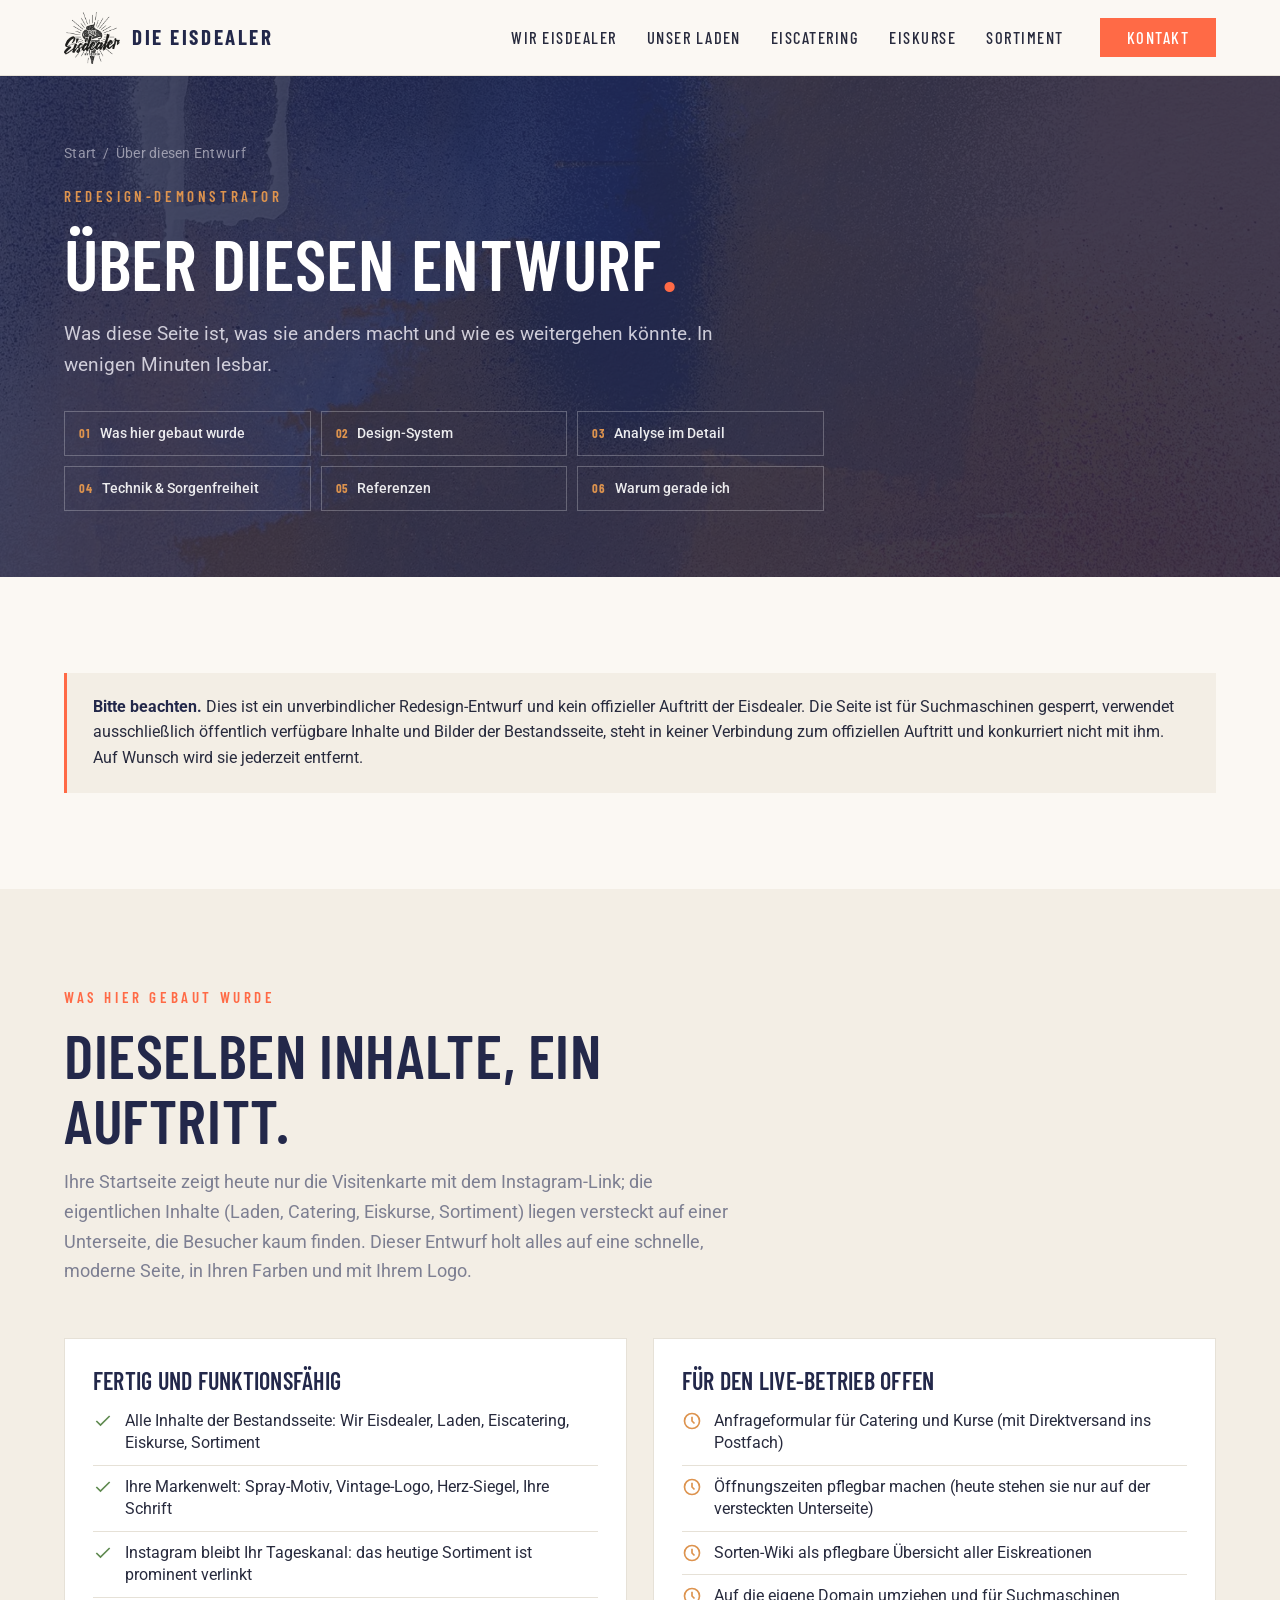
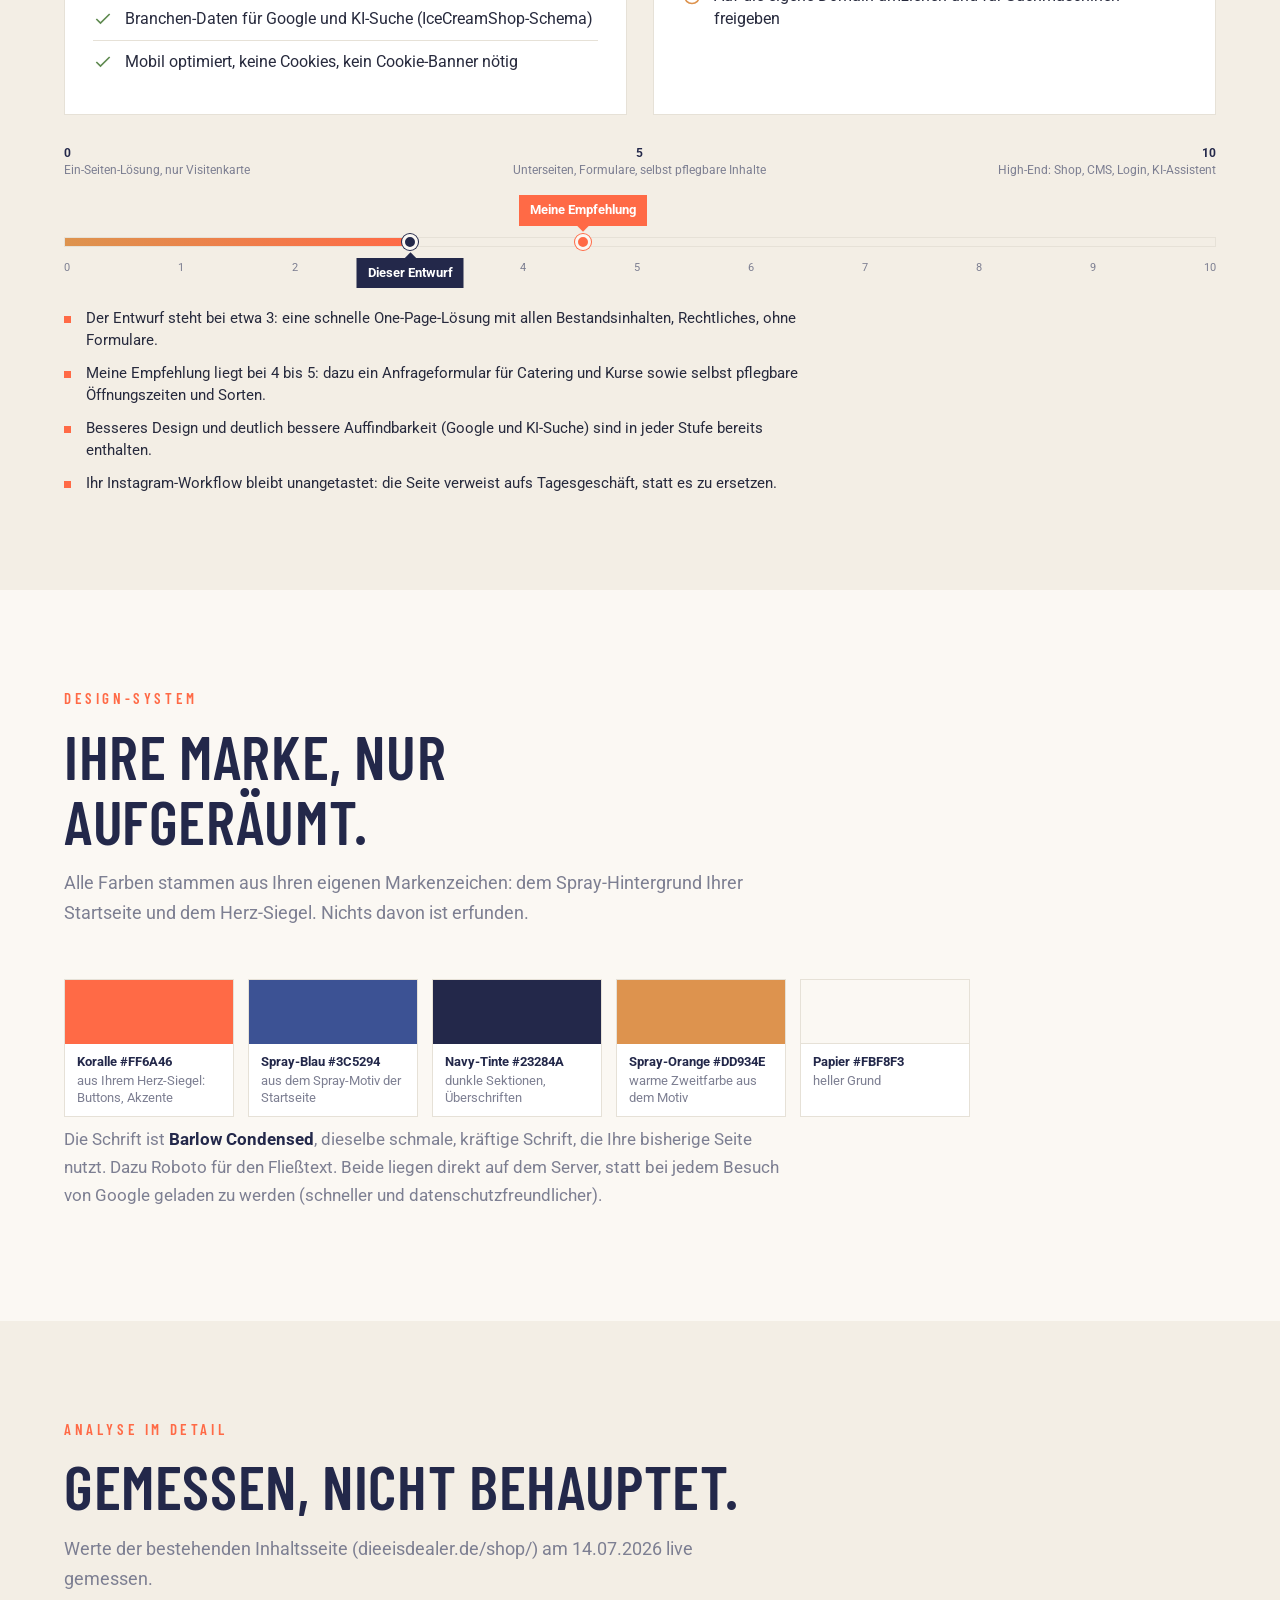
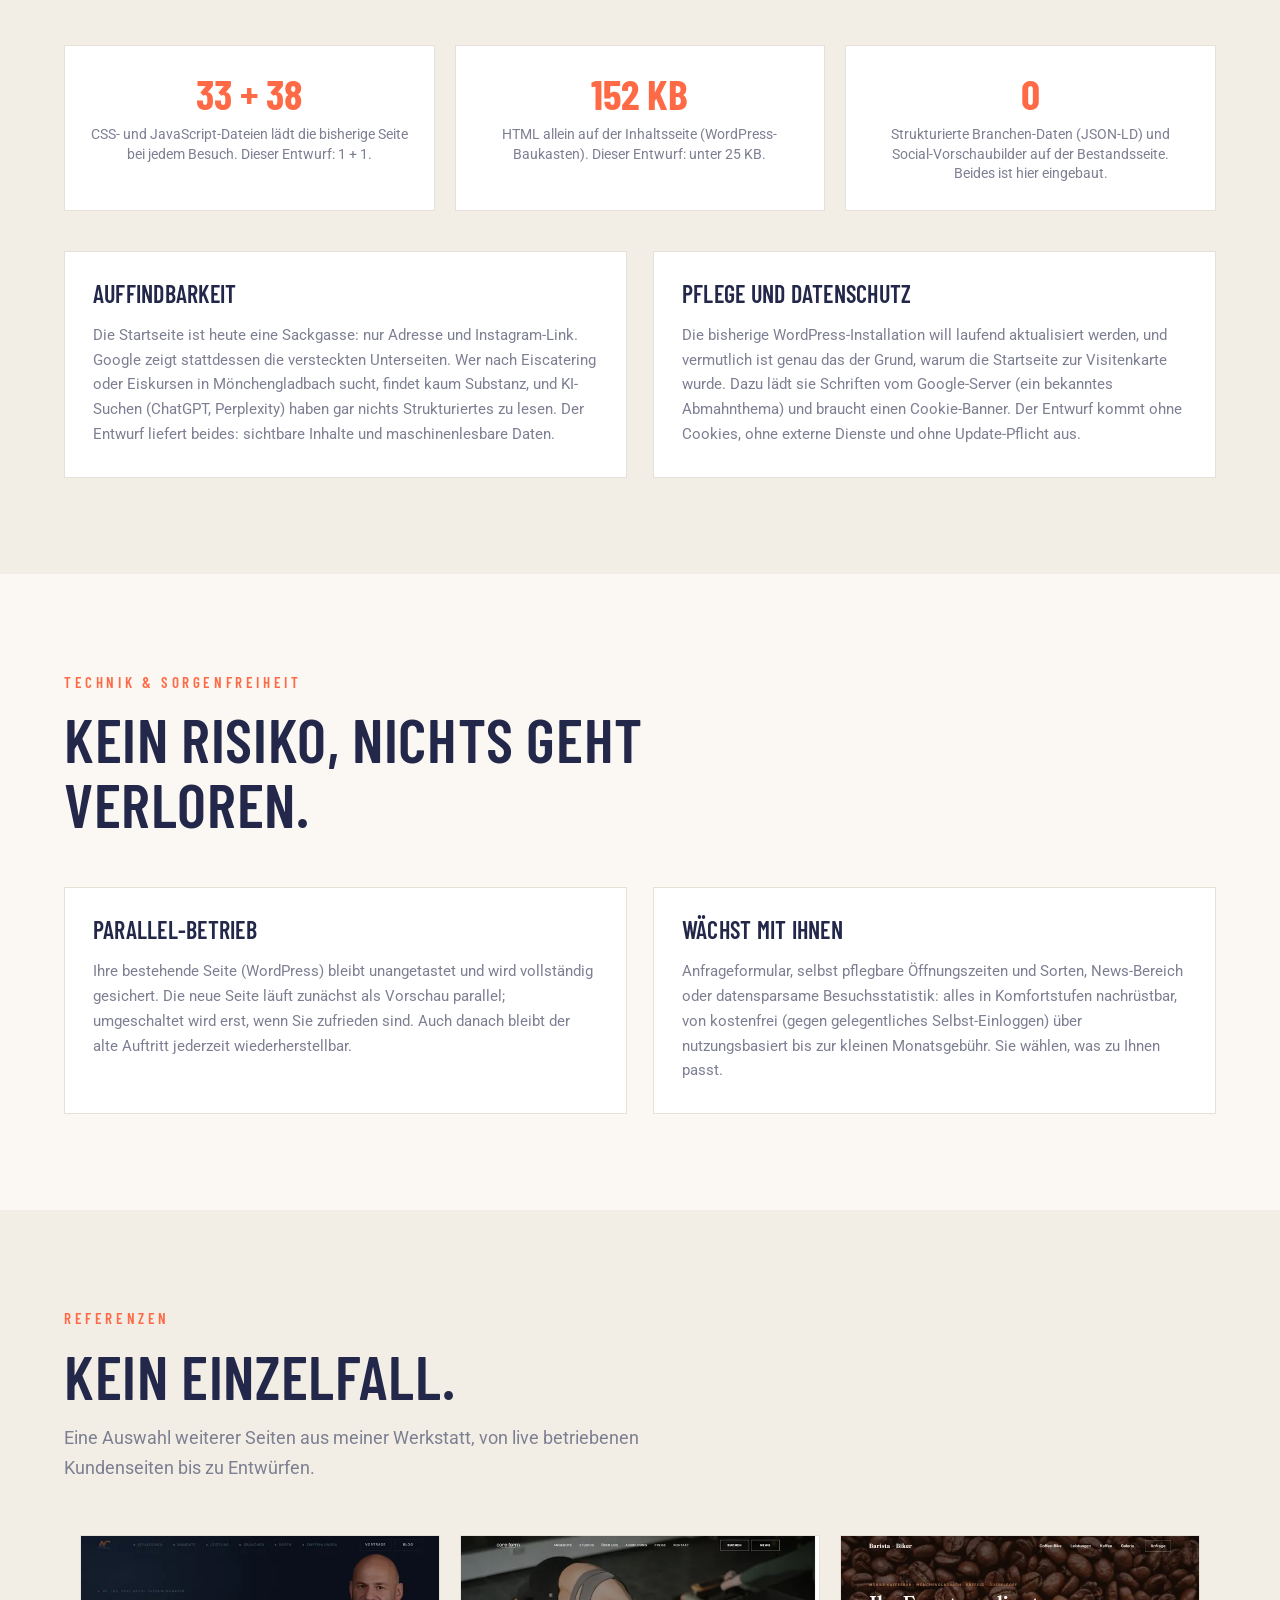
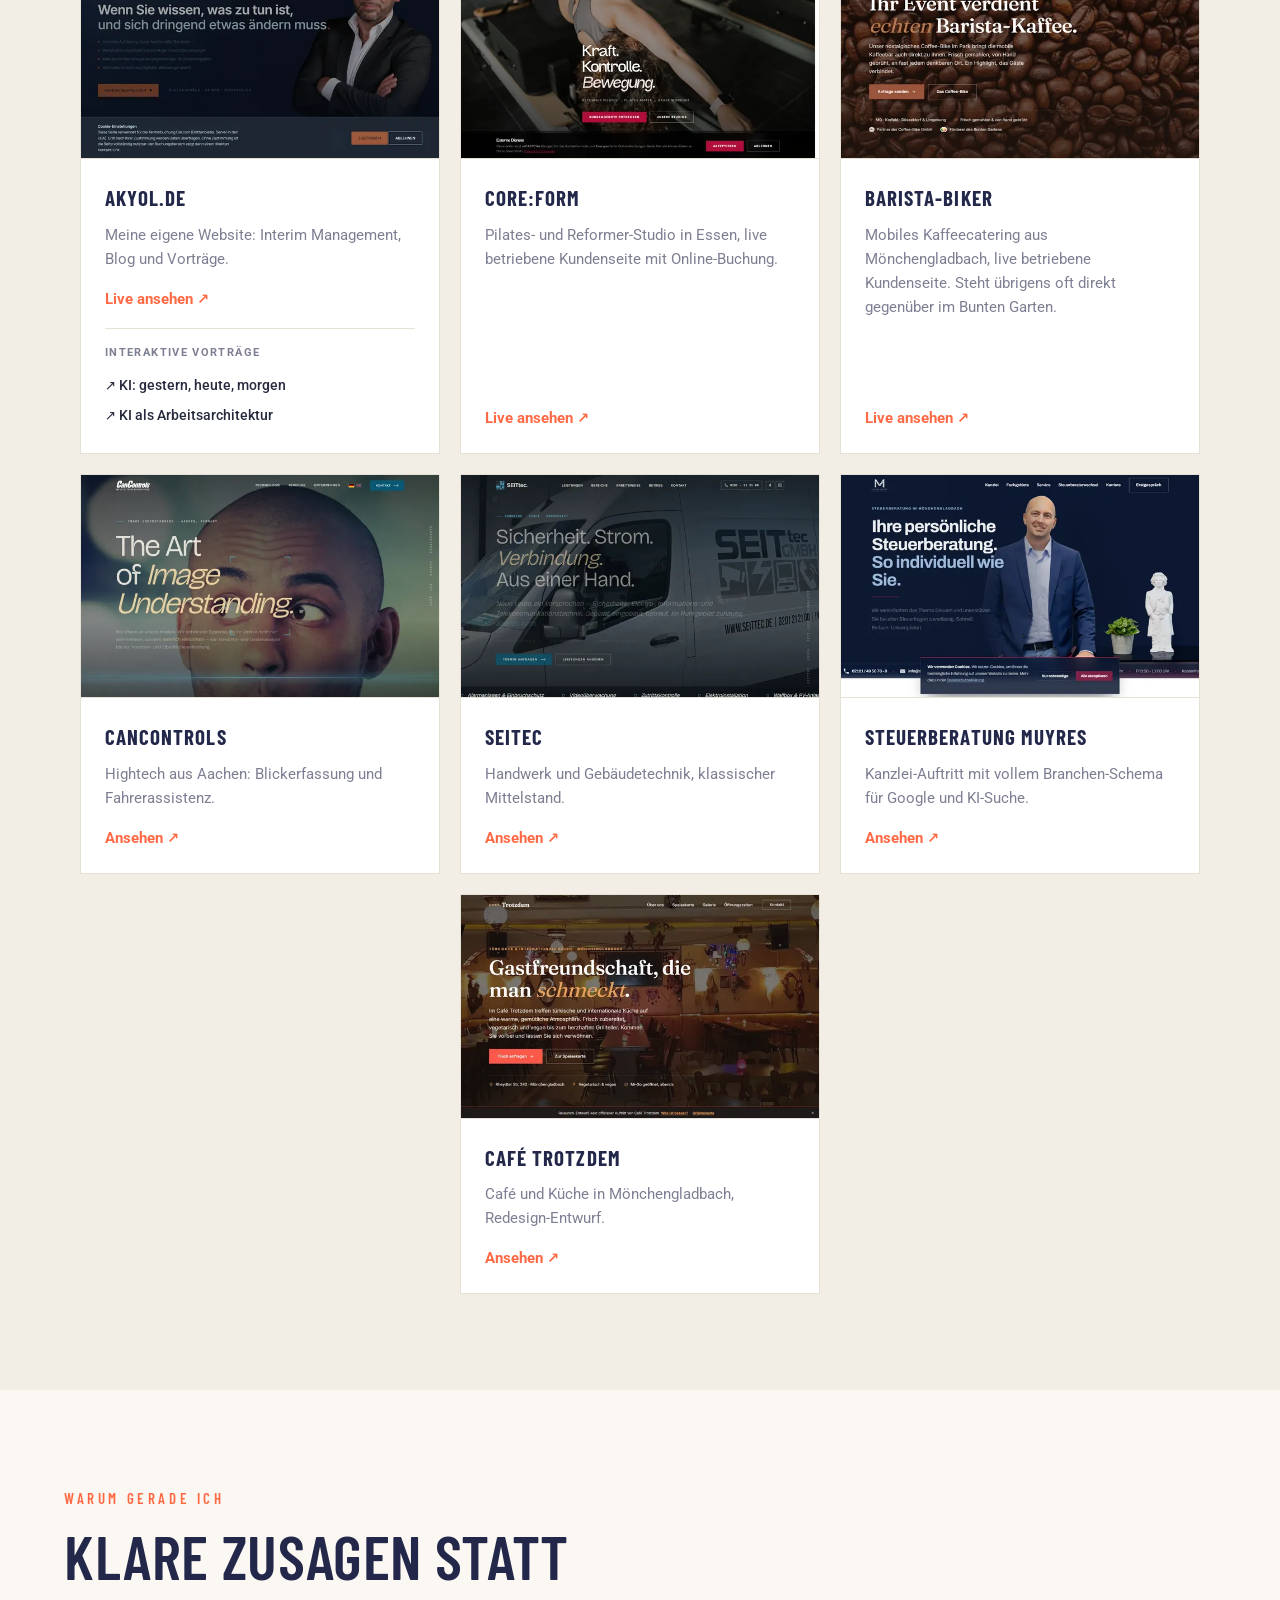
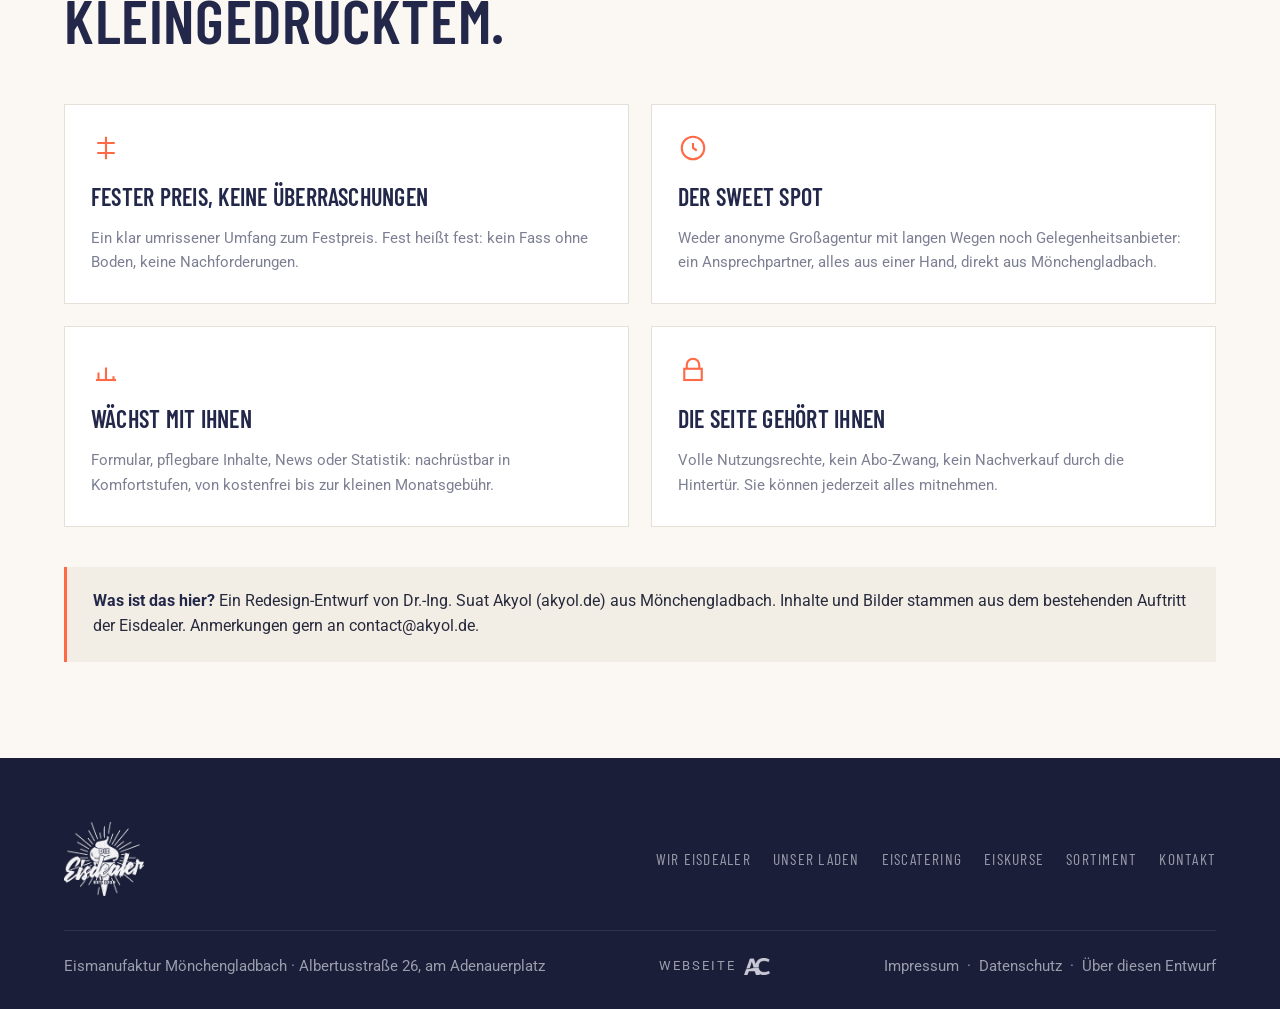
==== hinweise.html @ c79b8cd4 "Die Eisdealer - Redesign-Demonstrator (CI aus Bestand: Spray, Vintage-Logo, Herz-Siegel, Barlow Cond" ====
<!doctype html>
<html lang="de">
<head>
<meta charset="utf-8">
<meta name="viewport" content="width=device-width, initial-scale=1, viewport-fit=cover">
<meta name="robots" content="noindex, nofollow">
<title>Über diesen Entwurf | Die Eisdealer</title>
<meta name="description" content="Redesign-Entwurf für dieeisdealer.de: was der Entwurf gegenüber der bestehenden Seite anders macht.">
<link rel="icon" href="media/favicon.png" type="image/png">
<link rel="stylesheet" href="css/site.css?v=1">
</head>
<body class="sub">

<!-- #chrome:header -->
<header class="nav" id="nav">
  <div class="wrap">
    <a href="index.html#top" class="brand" aria-label="Die Eisdealer Startseite">
      <img class="logo-light" src="media/logo-white.png" alt="Die Eisdealer" width="360" height="332">
      <img class="logo-dark" src="media/logo.png" alt="" aria-hidden="true" width="360" height="332">
      <span class="brand__word">Die Eisdealer</span>
    </a>
    <nav class="nav__links" aria-label="Hauptnavigation">
      <a href="index.html#wir">Wir Eisdealer</a>
      <a href="index.html#laden">Unser Laden</a>
      <a href="index.html#catering">Eiscatering</a>
      <a href="index.html#kurse">Eiskurse</a>
      <a href="index.html#sortiment">Sortiment</a>
      <a href="index.html#kontakt" class="btn nav__cta">Kontakt</a>
    </nav>
    <button class="burger" id="burger" aria-label="Menü öffnen" aria-expanded="false"><span></span><span></span><span></span></button>
  </div>
</header>
<nav class="mmenu" id="mmenu" aria-label="Mobile Navigation" inert>
  <div class="mmenu__top">
    <a href="index.html#top" class="mmenu__logo" aria-label="Die Eisdealer Startseite"><img src="media/logo-white.png" alt="Die Eisdealer" width="360" height="332"></a>
    <button class="mmenu__x" id="mclose" aria-label="Menü schließen"></button>
  </div>
  <div class="mmenu__links">
    <a href="index.html#wir"><span class="n">01</span>Wir Eisdealer</a>
    <a href="index.html#laden"><span class="n">02</span>Unser Laden</a>
    <a href="index.html#catering"><span class="n">03</span>Eiscatering</a>
    <a href="index.html#kurse"><span class="n">04</span>Eiskurse</a>
    <a href="index.html#sortiment"><span class="n">05</span>Sortiment</a>
    <a href="index.html#kontakt"><span class="n">06</span>Kontakt</a>
  </div>
  <div class="mmenu__foot">
    <a class="btn btn--primary" href="https://www.instagram.com/die_eisdealer/" target="_blank" rel="noopener">Heutiges Sortiment auf Instagram
      <svg viewBox="0 0 24 24" fill="none" stroke="currentColor" stroke-width="2"><rect x="3" y="3" width="18" height="18" rx="5"/><circle cx="12" cy="12" r="4"/><circle cx="17.2" cy="6.8" r="1.1" fill="currentColor" stroke="none"/></svg></a>
    <div class="mmenu__contact">
      <a href="tel:+491783301168"><svg viewBox="0 0 24 24" fill="none" stroke="currentColor" stroke-width="1.8"><path d="M4 5c0 8 7 15 15 15v-3.5l-4-1.5-2 2a12 12 0 0 1-6-6l2-2L7.5 5H4Z"/></svg>0178 3301168</a>
      <a href="https://www.google.com/maps/search/?api=1&amp;query=Die%20Eisdealer%20Albertusstra%C3%9Fe%2026%20M%C3%B6nchengladbach" target="_blank" rel="noopener"><svg viewBox="0 0 24 24" fill="none" stroke="currentColor" stroke-width="1.8"><path d="M12 21s-7-5.7-7-11a7 7 0 1 1 14 0c0 5.3-7 11-7 11Z"/><circle cx="12" cy="10" r="2.5"/></svg>Route</a>
    </div>
    <div class="mmenu__meta">Albertusstraße 26 &middot; 41061 Mönchengladbach</div>
  </div>
</nav>
<!-- /#chrome:header -->

<section class="subhero"><div class="wrap">
  <div class="crumb"><a href="index.html">Start</a> &nbsp;/&nbsp; Über diesen Entwurf</div>
  <div class="eyebrow" style="margin-top:20px">Redesign-Demonstrator</div>
  <h1>Über diesen Entwurf<span class="dot">.</span></h1>
  <p>Was diese Seite ist, was sie anders macht und wie es weitergehen könnte. In wenigen Minuten lesbar.</p>
  <nav class="toc" aria-label="Inhalt">
    <a href="#h-neu"><span>01</span>Was hier gebaut wurde</a>
    <a href="#h-design"><span>02</span>Design-System</a>
    <a href="#h-analyse"><span>03</span>Analyse im Detail</a>
    <a href="#h-technik"><span>04</span>Technik &amp; Sorgenfreiheit</a>
    <a href="#h-refs"><span>05</span>Referenzen</a>
    <a href="#h-warum"><span>06</span>Warum gerade ich</a>
  </nav>
</div></section>

<section class="section"><div class="wrap">
  <div class="note-box reveal"><b>Bitte beachten.</b> Dies ist ein unverbindlicher Redesign-Entwurf und kein offizieller Auftritt der Eisdealer. Die Seite ist für Suchmaschinen gesperrt, verwendet ausschließlich öffentlich verfügbare Inhalte und Bilder der Bestandsseite, steht in keiner Verbindung zum offiziellen Auftritt und konkurriert nicht mit ihm. Auf Wunsch wird sie jederzeit entfernt.</div>
</div></section>

<section class="section section--vanille" id="h-neu"><div class="wrap">
  <div class="shead reveal">
    <div class="eyebrow">Was hier gebaut wurde</div>
    <h2>Dieselben Inhalte, ein Auftritt.</h2>
    <p>Ihre Startseite zeigt heute nur die Visitenkarte mit dem Instagram-Link; die eigentlichen Inhalte (Laden, Catering, Eiskurse, Sortiment) liegen versteckt auf einer Unterseite, die Besucher kaum finden. Dieser Entwurf holt alles auf eine schnelle, moderne Seite, in Ihren Farben und mit Ihrem Logo.</p>
  </div>
  <div class="two">
    <div class="card reveal">
      <h3>Fertig und funktionsfähig</h3>
      <ul class="chk">
        <li><svg class="ok" viewBox="0 0 24 24" fill="none" stroke="currentColor" stroke-width="2"><path d="M20 6 9 17l-5-5"/></svg>Alle Inhalte der Bestandsseite: Wir Eisdealer, Laden, Eiscatering, Eiskurse, Sortiment</li>
        <li><svg class="ok" viewBox="0 0 24 24" fill="none" stroke="currentColor" stroke-width="2"><path d="M20 6 9 17l-5-5"/></svg>Ihre Markenwelt: Spray-Motiv, Vintage-Logo, Herz-Siegel, Ihre Schrift</li>
        <li><svg class="ok" viewBox="0 0 24 24" fill="none" stroke="currentColor" stroke-width="2"><path d="M20 6 9 17l-5-5"/></svg>Instagram bleibt Ihr Tageskanal: das heutige Sortiment ist prominent verlinkt</li>
        <li><svg class="ok" viewBox="0 0 24 24" fill="none" stroke="currentColor" stroke-width="2"><path d="M20 6 9 17l-5-5"/></svg>Branchen-Daten für Google und KI-Suche (IceCreamShop-Schema)</li>
        <li><svg class="ok" viewBox="0 0 24 24" fill="none" stroke="currentColor" stroke-width="2"><path d="M20 6 9 17l-5-5"/></svg>Mobil optimiert, keine Cookies, kein Cookie-Banner nötig</li>
      </ul>
    </div>
    <div class="card reveal">
      <h3>Für den Live-Betrieb offen</h3>
      <ul class="chk">
        <li><svg class="todo" viewBox="0 0 24 24" fill="none" stroke="currentColor" stroke-width="2"><circle cx="12" cy="12" r="9"/><path d="M12 7v5l3 3"/></svg>Anfrageformular für Catering und Kurse (mit Direktversand ins Postfach)</li>
        <li><svg class="todo" viewBox="0 0 24 24" fill="none" stroke="currentColor" stroke-width="2"><circle cx="12" cy="12" r="9"/><path d="M12 7v5l3 3"/></svg>Öffnungszeiten pflegbar machen (heute stehen sie nur auf der versteckten Unterseite)</li>
        <li><svg class="todo" viewBox="0 0 24 24" fill="none" stroke="currentColor" stroke-width="2"><circle cx="12" cy="12" r="9"/><path d="M12 7v5l3 3"/></svg>Sorten-Wiki als pflegbare Übersicht aller Eiskreationen</li>
        <li><svg class="todo" viewBox="0 0 24 24" fill="none" stroke="currentColor" stroke-width="2"><circle cx="12" cy="12" r="9"/><path d="M12 7v5l3 3"/></svg>Auf die eigene Domain umziehen und für Suchmaschinen freigeben</li>
      </ul>
    </div>
  </div>

  <div class="scale reveal">
    <div class="scale__caps">
      <span><b>0</b><br>Ein-Seiten-Lösung, nur Visitenkarte</span>
      <span class="mid"><b>5</b><br>Unterseiten, Formulare, selbst pflegbare Inhalte</span>
      <span class="end"><b>10</b><br>High-End: Shop, CMS, Login, KI-Assistent</span>
    </div>
    <div class="scale__track">
      <div class="scale__fill" style="width:30%"></div>
      <div class="scale__mk scale__mk--now" style="left:30%"><i></i><span class="scale__lab">Dieser Entwurf</span></div>
      <div class="scale__mk scale__mk--rec" style="left:45%"><i></i><span class="scale__lab">Meine Empfehlung</span></div>
    </div>
    <div class="scale__nums"><span>0</span><span>1</span><span>2</span><span>3</span><span>4</span><span>5</span><span>6</span><span>7</span><span>8</span><span>9</span><span>10</span></div>
    <ul class="scale__why">
      <li>Der Entwurf steht bei etwa 3: eine schnelle One-Page-Lösung mit allen Bestandsinhalten, Rechtliches, ohne Formulare.</li>
      <li>Meine Empfehlung liegt bei 4 bis 5: dazu ein Anfrageformular für Catering und Kurse sowie selbst pflegbare Öffnungszeiten und Sorten.</li>
      <li>Besseres Design und deutlich bessere Auffindbarkeit (Google und KI-Suche) sind in jeder Stufe bereits enthalten.</li>
      <li>Ihr Instagram-Workflow bleibt unangetastet: die Seite verweist aufs Tagesgeschäft, statt es zu ersetzen.</li>
    </ul>
  </div>
</div></section>

<section class="section" id="h-design"><div class="wrap">
  <div class="shead reveal">
    <div class="eyebrow">Design-System</div>
    <h2>Ihre Marke, nur aufgeräumt.</h2>
    <p>Alle Farben stammen aus Ihren eigenen Markenzeichen: dem Spray-Hintergrund Ihrer Startseite und dem Herz-Siegel. Nichts davon ist erfunden.</p>
  </div>
  <div class="ds reveal">
    <div class="sw"><i style="background:#FF6A46"></i><span><b>Koralle #FF6A46</b>aus Ihrem Herz-Siegel: Buttons, Akzente</span></div>
    <div class="sw"><i style="background:#3C5294"></i><span><b>Spray-Blau #3C5294</b>aus dem Spray-Motiv der Startseite</span></div>
    <div class="sw"><i style="background:#23284a"></i><span><b>Navy-Tinte #23284A</b>dunkle Sektionen, Überschriften</span></div>
    <div class="sw"><i style="background:#DD934E"></i><span><b>Spray-Orange #DD934E</b>warme Zweitfarbe aus dem Motiv</span></div>
    <div class="sw"><i style="background:#fbf8f3;border-bottom:1px solid #e6e1d7"></i><span><b>Papier #FBF8F3</b>heller Grund</span></div>
  </div>
  <p class="reveal" style="max-width:720px;color:var(--muted)">Die Schrift ist <b style="color:var(--tinte)">Barlow Condensed</b>, dieselbe schmale, kräftige Schrift, die Ihre bisherige Seite nutzt. Dazu Roboto für den Fließtext. Beide liegen direkt auf dem Server, statt bei jedem Besuch von Google geladen zu werden (schneller und datenschutzfreundlicher).</p>
</div></section>

<section class="section section--vanille" id="h-analyse"><div class="wrap">
  <div class="shead reveal">
    <div class="eyebrow">Analyse im Detail</div>
    <h2>Gemessen, nicht behauptet.</h2>
    <p>Werte der bestehenden Inhaltsseite (dieeisdealer.de/shop/) am 14.07.2026 live gemessen.</p>
  </div>
  <div class="metrics reveal">
    <div class="metric"><div class="big">33 + 38</div><div class="lbl">CSS- und JavaScript-Dateien lädt die bisherige Seite bei jedem Besuch. Dieser Entwurf: 1 + 1.</div></div>
    <div class="metric"><div class="big">152 KB</div><div class="lbl">HTML allein auf der Inhaltsseite (WordPress-Baukasten). Dieser Entwurf: unter 25 KB.</div></div>
    <div class="metric"><div class="big">0</div><div class="lbl">Strukturierte Branchen-Daten (JSON-LD) und Social-Vorschaubilder auf der Bestandsseite. Beides ist hier eingebaut.</div></div>
  </div>
  <div class="two">
    <div class="card reveal">
      <h3>Auffindbarkeit</h3>
      <p style="color:var(--muted);font-size:15px;margin:0">Die Startseite ist heute eine Sackgasse: nur Adresse und Instagram-Link. Google zeigt stattdessen die versteckten Unterseiten. Wer nach Eiscatering oder Eiskursen in Mönchengladbach sucht, findet kaum Substanz, und KI-Suchen (ChatGPT, Perplexity) haben gar nichts Strukturiertes zu lesen. Der Entwurf liefert beides: sichtbare Inhalte und maschinenlesbare Daten.</p>
    </div>
    <div class="card reveal">
      <h3>Pflege und Datenschutz</h3>
      <p style="color:var(--muted);font-size:15px;margin:0">Die bisherige WordPress-Installation will laufend aktualisiert werden, und vermutlich ist genau das der Grund, warum die Startseite zur Visitenkarte wurde. Dazu lädt sie Schriften vom Google-Server (ein bekanntes Abmahnthema) und braucht einen Cookie-Banner. Der Entwurf kommt ohne Cookies, ohne externe Dienste und ohne Update-Pflicht aus.</p>
    </div>
  </div>
</div></section>

<section class="section" id="h-technik"><div class="wrap">
  <div class="shead reveal">
    <div class="eyebrow">Technik &amp; Sorgenfreiheit</div>
    <h2>Kein Risiko, nichts geht verloren.</h2>
  </div>
  <div class="two">
    <div class="card reveal">
      <h3>Parallel-Betrieb</h3>
      <p style="color:var(--muted);font-size:15px;margin:0">Ihre bestehende Seite (WordPress) bleibt unangetastet und wird vollständig gesichert. Die neue Seite läuft zunächst als Vorschau parallel; umgeschaltet wird erst, wenn Sie zufrieden sind. Auch danach bleibt der alte Auftritt jederzeit wiederherstellbar.</p>
    </div>
    <div class="card reveal">
      <h3>Wächst mit Ihnen</h3>
      <p style="color:var(--muted);font-size:15px;margin:0">Anfrageformular, selbst pflegbare Öffnungszeiten und Sorten, News-Bereich oder datensparsame Besuchsstatistik: alles in Komfortstufen nachrüstbar, von kostenfrei (gegen gelegentliches Selbst-Einloggen) über nutzungsbasiert bis zur kleinen Monatsgebühr. Sie wählen, was zu Ihnen passt.</p>
    </div>
  </div>
</div></section>

<section class="section section--vanille" id="h-refs"><div class="wrap">
  <div class="shead reveal">
    <div class="eyebrow">Referenzen</div>
    <h2>Kein Einzelfall.</h2>
    <p>Eine Auswahl weiterer Seiten aus meiner Werkstatt, von live betriebenen Kundenseiten bis zu Entwürfen.</p>
  </div>
  <div class="refs">
    <div class="ref reveal">
      <img class="ref__shot" src="media/refs/akyol.webp" alt="Startseite von akyol.de" width="640" height="400" loading="lazy" decoding="async">
      <div class="ref__body">
        <h4>akyol.de</h4><p>Meine eigene Website: Interim Management, Blog und Vorträge.</p>
        <a href="https://www.akyol.de" target="_blank" rel="noopener">Live ansehen ↗</a>
        <div class="ref__extra"><div class="lbl">Interaktive Vorträge</div>
          <a href="https://akyol.de/presentations/ki-gestern-heute-morgen/" target="_blank" rel="noopener">↗ KI: gestern, heute, morgen</a>
          <a href="https://akyol.de/presentations/ki-arbeitsarchitektur/" target="_blank" rel="noopener">↗ KI als Arbeitsarchitektur</a>
        </div>
      </div>
    </div>
    <div class="ref reveal">
      <img class="ref__shot" src="media/refs/coreform.webp" alt="Startseite von core-form.de" width="640" height="400" loading="lazy" decoding="async">
      <div class="ref__body">
        <h4>core:form</h4><p>Pilates- und Reformer-Studio in Essen, live betriebene Kundenseite mit Online-Buchung.</p>
        <a href="https://www.core-form.de" target="_blank" rel="noopener">Live ansehen ↗</a>
      </div>
    </div>
    <div class="ref reveal">
      <img class="ref__shot" src="media/refs/barista.webp" alt="Startseite von barista-biker.de" width="640" height="400" loading="lazy" decoding="async">
      <div class="ref__body">
        <h4>Barista-Biker</h4><p>Mobiles Kaffeecatering aus Mönchengladbach, live betriebene Kundenseite. Steht übrigens oft direkt gegenüber im Bunten Garten.</p>
        <a href="https://barista-biker.de/" target="_blank" rel="noopener">Live ansehen ↗</a>
      </div>
    </div>
    <div class="ref reveal">
      <img class="ref__shot" src="media/refs/cancontrols.webp" alt="Startseite des CanControls-Entwurfs" width="640" height="400" loading="lazy" decoding="async">
      <div class="ref__body">
        <h4>CanControls</h4><p>Hightech aus Aachen: Blickerfassung und Fahrerassistenz.</p>
        <a href="https://suak0903.github.io/cancontrols/" target="_blank" rel="noopener">Ansehen ↗</a>
      </div>
    </div>
    <div class="ref reveal">
      <img class="ref__shot" src="media/refs/seitec.webp" alt="Startseite des Seitec-Entwurfs" width="640" height="400" loading="lazy" decoding="async">
      <div class="ref__body">
        <h4>Seitec</h4><p>Handwerk und Gebäudetechnik, klassischer Mittelstand.</p>
        <a href="https://suak0903.github.io/seitec/" target="_blank" rel="noopener">Ansehen ↗</a>
      </div>
    </div>
    <div class="ref reveal">
      <img class="ref__shot" src="media/refs/muyres.webp" alt="Startseite des Steuerberatungs-Entwurfs" width="640" height="400" loading="lazy" decoding="async">
      <div class="ref__body">
        <h4>Steuerberatung Muyres</h4><p>Kanzlei-Auftritt mit vollem Branchen-Schema für Google und KI-Suche.</p>
        <a href="https://suak0903.github.io/steuerberatung-muyres/" target="_blank" rel="noopener">Ansehen ↗</a>
      </div>
    </div>
    <div class="ref reveal">
      <img class="ref__shot" src="media/refs/cafetrotzdem.webp" alt="Startseite des Café-Trotzdem-Entwurfs" width="640" height="400" loading="lazy" decoding="async">
      <div class="ref__body">
        <h4>Café Trotzdem</h4><p>Café und Küche in Mönchengladbach, Redesign-Entwurf.</p>
        <a href="https://suak0903.github.io/cafe-trotzdem/" target="_blank" rel="noopener">Ansehen ↗</a>
      </div>
    </div>
  </div>
</div></section>

<section class="section" id="h-warum"><div class="wrap">
  <div class="shead reveal">
    <div class="eyebrow">Warum gerade ich</div>
    <h2>Klare Zusagen statt Kleingedrucktem.</h2>
  </div>
  <div class="why">
    <div class="card reveal">
      <svg class="ic" viewBox="0 0 24 24" fill="none" stroke="currentColor" stroke-width="1.7"><path d="M12 3v18M5 8h14M5 16h14"/></svg>
      <h3>Fester Preis, keine Überraschungen</h3>
      <p>Ein klar umrissener Umfang zum Festpreis. Fest heißt fest: kein Fass ohne Boden, keine Nachforderungen.</p>
    </div>
    <div class="card reveal">
      <svg class="ic" viewBox="0 0 24 24" fill="none" stroke="currentColor" stroke-width="1.7"><circle cx="12" cy="12" r="9"/><path d="M12 8v4l3 2"/></svg>
      <h3>Der Sweet Spot</h3>
      <p>Weder anonyme Großagentur mit langen Wegen noch Gelegenheitsanbieter: ein Ansprechpartner, alles aus einer Hand, direkt aus Mönchengladbach.</p>
    </div>
    <div class="card reveal">
      <svg class="ic" viewBox="0 0 24 24" fill="none" stroke="currentColor" stroke-width="1.7"><path d="M12 20V10M6 20v-6M18 20v-3"/><path d="M4 20h16"/></svg>
      <h3>Wächst mit Ihnen</h3>
      <p>Formular, pflegbare Inhalte, News oder Statistik: nachrüstbar in Komfortstufen, von kostenfrei bis zur kleinen Monatsgebühr.</p>
    </div>
    <div class="card reveal">
      <svg class="ic" viewBox="0 0 24 24" fill="none" stroke="currentColor" stroke-width="1.7"><path d="M7 11V8a5 5 0 0 1 10 0v3"/><rect x="5" y="11" width="14" height="9"/></svg>
      <h3>Die Seite gehört Ihnen</h3>
      <p>Volle Nutzungsrechte, kein Abo-Zwang, kein Nachverkauf durch die Hintertür. Sie können jederzeit alles mitnehmen.</p>
    </div>
  </div>
  <div class="note-box reveal" style="margin-top:40px"><b>Was ist das hier?</b> Ein Redesign-Entwurf von Dr.-Ing. Suat Akyol (akyol.de) aus Mönchengladbach. Inhalte und Bilder stammen aus dem bestehenden Auftritt der Eisdealer. Anmerkungen gern an <a href="mailto:contact@akyol.de">contact@akyol.de</a>.</div>
</div></section>

<!-- #chrome:footer -->
<footer class="foot">
  <div class="wrap">
    <div class="foot__top">
      <a href="index.html#top" aria-label="Die Eisdealer Startseite"><img class="foot__brandimg" src="media/logo-white.png" alt="Die Eisdealer" width="360" height="332" loading="lazy" decoding="async"></a>
      <nav class="foot__nav" aria-label="Footer">
        <a href="index.html#wir">Wir Eisdealer</a><a href="index.html#laden">Unser Laden</a><a href="index.html#catering">Eiscatering</a>
        <a href="index.html#kurse">Eiskurse</a><a href="index.html#sortiment">Sortiment</a><a href="index.html#kontakt">Kontakt</a>
      </nav>
    </div>
    <div class="foot__bottom">
      <span>Eismanufaktur Mönchengladbach &middot; Albertusstraße 26, am Adenauerplatz</span>
      <a class="foot__credit" href="https://akyol.de" target="_blank" rel="noopener" aria-label="Webseite erstellt von Dr.-Ing. Suat Akyol, akyol.de">Webseite <img class="logo-mono" src="media/ac-logo-mono.png" alt="AC" width="306" height="195" style="height:17px;width:auto" loading="lazy" decoding="async"><img class="logo-color" src="media/ac-logo.png" alt="" aria-hidden="true" width="306" height="195" style="height:17px;width:auto" loading="lazy" decoding="async"></a>
      <span><a href="impressum.html">Impressum</a> &nbsp;&middot;&nbsp; <a href="datenschutz.html">Datenschutz</a> &nbsp;&middot;&nbsp; <a href="hinweise.html">Über diesen Entwurf</a></span>
    </div>
  </div>
</footer>
<!-- /#chrome:footer -->

<script src="js/site.js?v=1"></script>
</body>
</html>
---- css/site.css ----
/* =========================================================================
   Die Eisdealer - Redesign-Demonstrator
   Vanilla CSS. Farben, Logo und Schrift aus dem bestehenden Markenauftritt:
   Koralle #FF6A46 (Herz-Siegel), Spray-Blau #3C5294 + Spray-Orange #DD934E
   (Original-Hintergrundbild), Barlow Condensed (Bestands-Schrift) + Roboto.
   Schriften self-hosted, kein Google-CDN.
   ========================================================================= */

@font-face{font-family:'Barlow Condensed';src:url('../font/BarlowCondensed-400.woff2') format('woff2');font-weight:400;font-style:normal;font-display:swap}
@font-face{font-family:'Barlow Condensed';src:url('../font/BarlowCondensed-500.woff2') format('woff2');font-weight:500;font-style:normal;font-display:swap}
@font-face{font-family:'Barlow Condensed';src:url('../font/BarlowCondensed-600.woff2') format('woff2');font-weight:600;font-style:normal;font-display:swap}
@font-face{font-family:'Barlow Condensed';src:url('../font/BarlowCondensed-700.woff2') format('woff2');font-weight:700;font-style:normal;font-display:swap}
@font-face{font-family:'Roboto';src:url('../font/Roboto-400.woff2') format('woff2');font-weight:400;font-style:normal;font-display:swap}
@font-face{font-family:'Roboto';src:url('../font/Roboto-500.woff2') format('woff2');font-weight:500;font-style:normal;font-display:swap}
@font-face{font-family:'Roboto';src:url('../font/Roboto-700.woff2') format('woff2');font-weight:700;font-style:normal;font-display:swap}

:root{
  --tinte:#23284a;      /* Navy-Tinte: dunkle Sektionen, Footer, Headings (aus dem Spray-Blau) */
  --night:#1a1e38;      /* Footer / noch dunkler */
  --blau:#3C5294;       /* Spray-Blau: Karten, sekundaere Akzente */
  --koralle:#FF6A46;    /* AKZENT (Herz-Siegel): CTA, Eyebrow, Punkt */
  --koralle-d:#e5522f;  /* Akzent dunkler (Hover) */
  --orange:#DD934E;     /* Spray-Orange: warme Sekundaerfarbe */
  --papier:#fbf8f3;     /* Grund-BG hell */
  --vanille:#f3eee5;    /* Sektions-BG hell-warm */
  --ink:#272a3d;        /* Fliesstext auf hell */
  --muted:#7d7f92;      /* gedaempft */
  --line:#e6e1d7;       /* Haarlinie */
  --white:#fff;
  --wrap:1200px;
  --ease:cubic-bezier(.22,1,.36,1);
  --nav-h:76px;
}

*,*::before,*::after{box-sizing:border-box}
html{-webkit-text-size-adjust:100%;scroll-behavior:smooth;overflow-x:clip}
html,*{-webkit-tap-highlight-color:transparent}
body{
  margin:0;background:var(--papier);color:var(--ink);
  font-family:'Roboto',system-ui,-apple-system,Segoe UI,sans-serif;
  font-size:17px;line-height:1.65;font-weight:400;
  -webkit-font-smoothing:antialiased;text-rendering:optimizeLegibility;
  overflow-x:clip;overflow-wrap:break-word;
}
::selection{background:rgba(255,106,70,.22)}::-moz-selection{background:rgba(255,106,70,.22)}
img{max-width:100%;height:auto;display:block}
a{color:inherit;text-decoration:none}
h1,h2,h3{font-family:'Barlow Condensed',Arial Narrow,sans-serif;font-weight:600;line-height:1.04;letter-spacing:.01em;text-transform:uppercase;margin:0}
p{margin:0 0 1rem}
.wrap{width:100%;max-width:var(--wrap);margin:0 auto;padding:0 24px}
.section{padding:96px 0}
.eyebrow{font-family:'Barlow Condensed';font-weight:600;font-size:15px;letter-spacing:.24em;text-transform:uppercase;color:var(--koralle)}
.dot{color:var(--koralle)}
.sr-only{position:absolute;width:1px;height:1px;padding:0;margin:-1px;overflow:hidden;clip:rect(0,0,0,0);border:0}
.skip{position:absolute;left:-9999px;top:0;background:var(--tinte);color:#fff;padding:10px 16px;z-index:200}
.skip:focus{left:12px;top:12px}

/* ---- Buttons ---- */
.btn{display:inline-flex;align-items:center;gap:.6rem;font-family:'Barlow Condensed';font-weight:600;font-size:17px;
  letter-spacing:.09em;text-transform:uppercase;padding:15px 32px;border:1px solid transparent;cursor:pointer;
  transition:background .25s var(--ease),border-color .25s var(--ease),color .25s var(--ease)}
.btn--primary{background:var(--koralle);color:#fff}
.btn--primary:hover{background:var(--koralle-d)}
.btn--ghost{background:transparent;border-color:rgba(255,255,255,.55);color:#fff}
.btn--ghost:hover{background:rgba(255,255,255,.14);border-color:#fff}
.btn svg{width:17px;height:17px;flex:none}

/* ---- Navigation (sticky statt fixed: mobile Browserleiste, Petra-Learning) ---- */
.nav{position:sticky;top:0;left:0;right:0;z-index:140;height:var(--nav-h);display:flex;align-items:center;
  margin-bottom:calc(-1 * var(--nav-h));
  transition:background .3s var(--ease),box-shadow .3s var(--ease),border-color .3s var(--ease);
  border-bottom:1px solid transparent}
.nav.menu-open{position:fixed;top:0;left:0;right:0;margin-bottom:0}
.nav .wrap{display:flex;align-items:center;justify-content:space-between}
.brand{display:inline-flex;align-items:center;gap:12px;transition:transform .28s var(--ease);transform-origin:center center}
.brand:hover{transform:scale(1.05)}
.brand img{height:52px;width:auto;display:block;transition:opacity .3s var(--ease)}
.brand .logo-dark{display:none}
.brand__word{font-family:'Barlow Condensed';font-weight:700;font-size:21px;letter-spacing:.12em;text-transform:uppercase;color:#fff;transition:color .3s var(--ease)}
.nav__links{display:flex;align-items:center;gap:30px}
.nav__links a{font-family:'Barlow Condensed';font-size:16.5px;font-weight:500;letter-spacing:.09em;text-transform:uppercase;color:rgba(255,255,255,.92);position:relative;padding:4px 0}
.nav__links a::after{content:"";position:absolute;left:0;right:100%;bottom:-2px;height:2px;background:var(--koralle);transition:right .3s var(--ease)}
.nav__links a:hover::after,.nav__links a.active::after{right:0}
.nav__cta{margin-left:6px}
/* Nav-CTA-Padding-Trap: Spezifitaet hoch, Unterstrich aus */
.nav__links a.nav__cta{padding:10px 26px;line-height:1;border:1px solid var(--koralle);color:#fff;background:rgba(255,106,70,.16)}
.nav__links a.nav__cta:hover{background:var(--koralle)}
.nav__links a.nav__cta::after{display:none}
/* solid: bei Scroll ODER auf Subpages ohne Hero */
.nav.scrolled,body.sub .nav{background:var(--papier);border-bottom-color:var(--line);box-shadow:0 1px 0 rgba(0,0,0,.02)}
.nav.scrolled .brand__word,body.sub .nav .brand__word{color:var(--tinte)}
.nav.scrolled .brand .logo-light,body.sub .nav .brand .logo-light{display:none}
.nav.scrolled .brand .logo-dark,body.sub .nav .brand .logo-dark{display:block}
.nav.scrolled .nav__links a,body.sub .nav .nav__links a{color:var(--ink)}
.nav.scrolled .nav__links a.nav__cta,body.sub .nav .nav__links a.nav__cta{background:var(--koralle);color:#fff;border-color:transparent}
.nav.scrolled .nav__links a.nav__cta:hover,body.sub .nav .nav__links a.nav__cta:hover{background:var(--koralle-d)}
/* Menue offen: Header-Leiste blendet aus (Logo + X leben im Panel) */
.nav.menu-open{opacity:0;visibility:hidden;pointer-events:none;transition:opacity .25s var(--ease),visibility .25s}
.nav.scrolled .burger span,body.sub .nav .burger span{background:var(--tinte)}
.burger{display:none;width:44px;height:44px;background:none;border:0;cursor:pointer;flex-direction:column;justify-content:center;gap:5px;padding:0}
.burger span{display:block;height:2px;width:24px;background:#fff;margin:0 auto;transition:background .3s var(--ease)}

/* ---- Mobile menu: Vollglas-Panel von rechts, Header weg, Logo+X im Panel ---- */
.mmenu{position:fixed;inset:0;z-index:145;
  background:rgba(26,30,56,.87);backdrop-filter:blur(22px) saturate(140%);-webkit-backdrop-filter:blur(22px) saturate(140%);
  display:flex;flex-direction:column;padding:18px 28px 28px;
  transform:translateX(100%);transition:transform .42s var(--ease);
  height:100lvh;overflow-y:auto;overscroll-behavior:contain}
.mmenu.open{transform:translateX(0)}
.mmenu__top{display:flex;align-items:center;justify-content:space-between;min-height:calc(var(--nav-h) - 18px);flex:none}
.mmenu__logo img{height:56px;width:auto;display:block}
.mmenu__x{position:relative;width:44px;height:44px;background:none;border:0;cursor:pointer;flex:none;transition:transform .3s var(--ease)}
.mmenu__x::before,.mmenu__x::after{content:"";position:absolute;left:11px;right:11px;top:21px;height:2px;background:#fff;border-radius:2px;transition:background .2s var(--ease)}
.mmenu__x::before{transform:rotate(45deg)}
.mmenu__x::after{transform:rotate(-45deg)}
.mmenu__x:hover{transform:rotate(90deg)}
.mmenu__x:hover::before,.mmenu__x:hover::after{background:var(--koralle)}
.mmenu__links{display:flex;flex-direction:column;flex:1;justify-content:center;padding:10px 0}
.mmenu__links a{position:relative;display:flex;align-items:baseline;gap:16px;font-family:'Barlow Condensed';font-weight:600;text-transform:uppercase;letter-spacing:.05em;
  font-size:clamp(26px,7.2vw,33px);color:rgba(255,255,255,.9);
  padding:14px 0;border-bottom:1px solid rgba(255,255,255,.1);
  transition:color .25s var(--ease),padding-left .25s var(--ease)}
.mmenu__links a .n{font-family:'Roboto';font-size:12px;font-weight:700;letter-spacing:.08em;color:var(--orange);flex:none;transform:translateY(-5px);transition:color .25s var(--ease)}
.mmenu__links a:hover,.mmenu__links a:focus-visible,.mmenu__links a.active{color:#fff;padding-left:12px}
.mmenu__links a:hover .n,.mmenu__links a.active .n{color:var(--koralle)}
.mmenu__links a:last-child{border-bottom:0}
.mmenu.open .mmenu__links a{animation:mIn .5s var(--ease) both}
.mmenu.open .mmenu__links a:nth-child(1){animation-delay:.10s}
.mmenu.open .mmenu__links a:nth-child(2){animation-delay:.16s}
.mmenu.open .mmenu__links a:nth-child(3){animation-delay:.22s}
.mmenu.open .mmenu__links a:nth-child(4){animation-delay:.28s}
.mmenu.open .mmenu__links a:nth-child(5){animation-delay:.34s}
.mmenu.open .mmenu__links a:nth-child(6){animation-delay:.40s}
@keyframes mIn{from{opacity:0;transform:translateX(20px)}to{opacity:1;transform:none}}
.mmenu__foot{flex:none;padding-top:22px;border-top:1px solid rgba(255,255,255,.12)}
.mmenu__foot .btn{width:100%;justify-content:center}
.mmenu__contact{display:grid;grid-template-columns:1fr 1fr;gap:10px;margin-top:14px}
.mmenu__contact a{display:inline-flex;align-items:center;justify-content:center;gap:8px;color:rgba(255,255,255,.85);font-size:14px;font-weight:500;
  border:1px solid rgba(255,255,255,.2);padding:10px 15px;transition:background .2s var(--ease),border-color .2s var(--ease),color .2s var(--ease)}
.mmenu__contact a:hover{background:rgba(255,255,255,.1);border-color:#fff;color:#fff}
.mmenu__contact a svg{width:16px;height:16px;color:var(--orange);flex:none}
.mmenu__meta{margin-top:16px;color:rgba(255,255,255,.5);font-size:13px}

/* ---- Hero: das originale Spray-Bild traegt die Marke ---- */
.hero{position:relative;min-height:100svh;display:flex;align-items:center;overflow:hidden;background:var(--tinte)}
.hero__bg{position:absolute;top:-16%;left:0;right:0;height:132%;z-index:0;background-size:cover;background-position:center;will-change:transform;backface-visibility:hidden;
  background-image:url('../media/spray.webp')}
@media(max-width:700px){.hero__bg{background-image:url('../media/spray-960.webp')}}
.hero__bg::after{content:"";position:absolute;inset:0;
  background:linear-gradient(180deg,rgba(22,25,48,.78) 0%,rgba(24,27,52,.62) 45%,rgba(18,21,42,.9) 100%)}
.hero .wrap{position:relative;z-index:1;padding-top:var(--nav-h)}
.hero__inner{max-width:860px}
.hero__logo{width:clamp(150px,20vw,200px);height:auto;margin-bottom:26px;filter:drop-shadow(0 4px 24px rgba(0,0,0,.35))}
.hero h1{color:#fff;font-size:clamp(52px,9vw,104px);font-weight:700;letter-spacing:.02em;margin:14px 0 0}
.hero h1 em{font-style:normal;color:var(--koralle)}
.hero__sub{color:rgba(255,255,255,.86);font-size:clamp(17px,2.1vw,20px);max-width:640px;margin:20px 0 0;line-height:1.6}
.hero__cta{display:flex;flex-wrap:wrap;gap:14px;margin-top:34px}
.hero__eyebrow{color:var(--orange)}
/* Kontakt-Ribbon unter Hero-Text */
.ribbon{position:relative;z-index:1;margin-top:44px;display:flex;flex-wrap:wrap;gap:14px 30px;
  padding-top:22px;border-top:1px solid rgba(255,255,255,.16)}
.ribbon span{display:inline-flex;align-items:center;gap:9px;color:rgba(255,255,255,.84);font-size:14.5px;font-weight:500}
.ribbon svg{width:16px;height:16px;color:var(--orange);flex:none}
.ribbon__track{display:flex;flex-wrap:wrap;gap:14px 30px}
@media(max-width:700px){
  .ribbon{flex-wrap:nowrap;overflow:hidden;touch-action:pan-y;
    -webkit-mask-image:linear-gradient(90deg,transparent,#000 7%,#000 93%,transparent);
            mask-image:linear-gradient(90deg,transparent,#000 7%,#000 93%,transparent)}
  .ribbon__track{flex-wrap:nowrap;gap:0;will-change:transform}
  .ribbon__track span{flex:none;padding-right:30px}
}

/* ---- generische Sektionsbausteine ---- */
.section--vanille{background:var(--vanille)}
.section--tinte{background:var(--tinte);color:#eceaf3}
.shead{max-width:680px;margin:0 0 52px}
.shead.center{margin-left:auto;margin-right:auto;text-align:center}
.shead h2{font-size:clamp(38px,5.6vw,62px);margin-top:12px;color:var(--tinte)}
.section--tinte .shead h2{color:#fff}
.shead p{color:var(--muted);font-size:18px;margin-top:16px}
.section--tinte .shead p{color:rgba(236,234,243,.75)}

/* Intro / Split */
.split{display:grid;grid-template-columns:1.05fr .95fr;gap:60px;align-items:center}
.split>*{min-width:0}
.split__media{position:relative;border:1px solid var(--line);overflow:hidden}
.split__media img{width:100%;height:100%;object-fit:cover;aspect-ratio:4/3}
.split__media .stamp{position:absolute;right:18px;bottom:18px;width:96px;height:96px;transform:rotate(-12deg);filter:drop-shadow(0 3px 10px rgba(0,0,0,.18))}
.lead{font-family:'Barlow Condensed';font-size:clamp(24px,2.8vw,30px);font-weight:500;line-height:1.3;color:var(--tinte);text-transform:none;letter-spacing:.01em}
.split p{color:var(--ink)}
.split .muted{color:var(--muted);font-size:16px}

/* Feature-Karten */
.features{display:grid;grid-template-columns:repeat(3,1fr);gap:26px}
.feature{background:var(--white);border:1px solid var(--line);padding:34px 30px;
  transition:border-color .3s var(--ease)}
.feature:hover{border-color:var(--koralle)}
.feature__ic{width:44px;height:44px;color:var(--koralle);margin-bottom:20px}
.feature h3{font-size:26px;color:var(--tinte);margin-bottom:10px}
.feature p{color:var(--muted);font-size:15.5px;margin:0}
/* Karten auf dunkler Sektion */
.section--tinte .feature{background:rgba(255,255,255,.05);border-color:rgba(255,255,255,.14)}
.section--tinte .feature:hover{border-color:var(--koralle)}
.section--tinte .feature h3{color:#fff}
.section--tinte .feature p{color:rgba(236,234,243,.75)}
.feature--hochzeit{background:var(--koralle);border-color:var(--koralle)}
.feature--hochzeit h3,.section--tinte .feature--hochzeit h3{color:#fff}
.feature--hochzeit p,.section--tinte .feature--hochzeit p{color:rgba(255,255,255,.92)}
.feature--hochzeit .feature__ic{color:#fff}
.feature--hochzeit:hover{border-color:#fff}

/* Laden-Bilderreihe (3 Fotos, Lightbox) */
.gallery{display:grid;grid-template-columns:repeat(3,1fr);gap:14px}
.gallery picture{display:block;overflow:hidden;border:1px solid var(--line);position:relative;cursor:pointer}
.gallery img{width:100%;height:100%;object-fit:cover;aspect-ratio:4/3;display:block;transition:filter .4s var(--ease)}
.gallery picture::after{content:"";position:absolute;inset:0;background:var(--tinte);opacity:0;transition:opacity .4s var(--ease);pointer-events:none}
.gallery picture:hover img{filter:saturate(1.06)}
.gallery picture:hover::after{opacity:.08}
.gallery--two{grid-template-columns:1fr 1fr}
.catering__img{display:block;margin:0 0 26px;border:1px solid rgba(255,255,255,.14)}
.catering__img img{width:100%;height:auto;max-height:520px;object-fit:cover}
@media(max-width:820px){.gallery,.gallery--two{grid-template-columns:1fr}.gallery img{aspect-ratio:16/10}}

/* Sortiment / Instagram-Block */
.insta{display:grid;grid-template-columns:1.05fr .95fr;gap:56px;align-items:center}
.insta>*{min-width:0}
.insta__card{background:var(--tinte);color:#eceaf3;padding:44px 38px;text-align:center;position:relative;overflow:hidden}
.insta__card::before{content:"";position:absolute;inset:0;background:url('../media/spray.webp') center/cover;opacity:.18}
.insta__card>*{position:relative}
.insta__card h3{color:#fff;font-size:30px}
.insta__card p{color:rgba(236,234,243,.8);font-size:15.5px;margin:12px 0 24px}
.insta__card .btn{width:100%;justify-content:center}
.rating{display:inline-flex;align-items:center;gap:14px;background:var(--white);border:1px solid var(--line);padding:16px 22px;margin-top:26px}
.rating__g{font-family:'Roboto';font-weight:700;font-size:22px;color:var(--tinte)}
.rating__num{font-family:'Barlow Condensed';font-weight:700;font-size:30px;color:var(--koralle);line-height:1}
.rating__stars{color:#f5a623;font-size:17px;letter-spacing:2px}
.rating__meta{color:var(--muted);font-size:13px;text-align:left;line-height:1.4}
.rating__meta a{color:var(--koralle);font-weight:600}
.sorten{list-style:none;margin:18px 0 0;padding:0;display:grid;gap:10px}
.sorten li{position:relative;padding-left:24px;font-size:16px;color:var(--ink);line-height:1.5}
.sorten li::before{content:"";position:absolute;left:0;top:9px;width:8px;height:8px;background:var(--koralle)}
.sorten li b{color:var(--tinte)}

/* Kontakt / CTA */
.cta{text-align:center;max-width:720px;margin:0 auto}
.cta h2{font-size:clamp(38px,6vw,66px);color:#fff}
.cta p{color:rgba(236,234,243,.8);font-size:19px;margin:18px 0 30px}
.cta__row{display:flex;flex-wrap:wrap;gap:14px;justify-content:center}
.cta__mail{display:inline-flex;align-items:center;gap:10px;color:var(--orange);font-family:'Barlow Condensed';font-weight:600;font-size:clamp(22px,3vw,30px);letter-spacing:.04em;margin-top:30px}
.cta__meta{display:flex;flex-wrap:wrap;gap:10px 34px;justify-content:center;margin-top:34px;color:rgba(236,234,243,.7);font-size:15px}
.cta__meta b{color:#fff;font-weight:600}

/* Footer */
.foot{background:var(--night);color:rgba(236,234,243,.62);padding:64px 0 30px;font-size:14.5px}
.foot__top{display:flex;flex-wrap:wrap;justify-content:space-between;gap:30px;padding-bottom:34px;border-bottom:1px solid rgba(255,255,255,.09)}
.foot__brandimg{height:74px;width:auto;opacity:.95}
.foot__nav{display:flex;flex-wrap:wrap;gap:22px;align-items:center}
.foot__nav a{font-family:'Barlow Condensed';letter-spacing:.08em;text-transform:uppercase;font-size:15.5px}
.foot__nav a:hover{color:var(--orange)}
.foot__bottom{display:flex;flex-wrap:wrap;justify-content:space-between;gap:12px;padding-top:24px;align-items:center}
.foot__bottom a:hover{color:var(--orange)}
.foot__credit{display:inline-flex;align-items:center;gap:8px;font-size:12.5px;letter-spacing:.16em;text-transform:uppercase;color:rgba(236,234,243,.62)}
.foot__credit img{height:17px;width:auto;display:block}
.foot__credit .logo-mono{opacity:.85}
.foot__credit .logo-color{display:none}
.foot__credit:hover .logo-mono{display:none}
.foot__credit:hover .logo-color{display:block}
@media(max-width:700px){
  .foot__top{flex-direction:column;align-items:center;text-align:center}
  .foot__nav{justify-content:center}
  .foot__bottom{flex-direction:column;align-items:center;gap:14px}
}

/* Reveal-on-scroll */
.reveal{opacity:0;transform:translateY(22px);transition:opacity .7s var(--ease),transform .7s var(--ease)}
.reveal.in{opacity:1;transform:none}

/* Hero-Eingang: frech-energisch (Street-Charakter), gestaffelt; H1 nur transform (LCP) */
@keyframes heroUp{from{opacity:0;transform:translateY(22px)}to{opacity:1;transform:none}}
@keyframes heroRise{from{transform:translateY(28px)}to{transform:none}}
.hero .h-anim{animation:heroUp .65s var(--ease) both}
.hero h1.h-anim{animation:heroRise .8s var(--ease) both}
.hero .hero__logo.h-anim{animation-delay:.04s}
.hero .hero__eyebrow.h-anim{animation-delay:.08s}
.hero h1.h-anim{animation-delay:.14s}
.hero .hero__sub.h-anim{animation-delay:.28s}
.hero .hero__cta.h-anim{animation-delay:.40s}
.hero .ribbon.h-anim{animation-delay:.52s}

/* ---- Responsive ---- */
@media(max-width:1023px){
  .nav__links{display:none}
  .burger{display:flex}
  .split,.insta{grid-template-columns:1fr;gap:36px}
  .split__media{order:-1}
  .features{grid-template-columns:1fr}
  .section{padding:64px 0}
}
@media(max-width:560px){
  body{font-size:16px}
  .section{padding:52px 0}
  .wrap{padding:0 20px}
  .hero__cta .btn,.cta__row .btn{width:100%;justify-content:center}
  .shead{margin-bottom:36px}
  .hero h1{font-size:clamp(42px,12.5vw,58px)}
}
@media(prefers-reduced-motion:reduce){
  *,*::before,*::after{animation:none!important;transition:none!important;scroll-behavior:auto!important}
  .reveal{opacity:1;transform:none}
  .hero__bg{transform:none!important}
}
@media (hover:none),(pointer:coarse){
  .brand:hover{transform:none}
  .feature:hover{border-color:var(--line)}
}

/* ---- Lightbox ---- */
.lb{position:fixed;inset:0;z-index:200;background:rgba(20,23,44,.94);display:none;align-items:center;justify-content:center;padding:24px}
.lb.open{display:flex}
.lb img{max-width:92vw;max-height:86vh;object-fit:contain;border:1px solid rgba(255,255,255,.12);box-shadow:0 20px 60px rgba(0,0,0,.5)}
.lb__close,.lb__nav{position:absolute;background:rgba(255,255,255,.1);border:0;color:#fff;cursor:pointer;
  width:48px;height:48px;font-size:26px;line-height:1;display:flex;align-items:center;justify-content:center;transition:background .2s var(--ease)}
.lb__close:hover,.lb__nav:hover{background:rgba(255,255,255,.24)}
.lb__close{top:20px;right:20px}
.lb__nav.prev{left:20px;top:50%;transform:translateY(-50%)}
.lb__nav.next{right:20px;top:50%;transform:translateY(-50%)}
@media(max-width:560px){.lb__nav{width:42px;height:42px;bottom:24px;top:auto;transform:none}.lb__nav.prev{left:24px}.lb__nav.next{right:24px}}

/* ---- Demo-Leiste ---- */
.demobar{position:fixed;bottom:0;left:0;right:0;z-index:120;background:rgba(26,30,56,.92);backdrop-filter:blur(8px);color:rgba(236,234,243,.92);
  display:flex;align-items:center;justify-content:center;gap:16px;padding:12px 46px 12px 18px;font-size:13.5px;text-align:center;
  border-top:1px solid var(--koralle);transform:translateY(100%);animation:demoin .5s .9s var(--ease) forwards}
@keyframes demoin{to{transform:none}}
.demobar a{color:var(--orange);text-decoration:underline;text-underline-offset:2px;font-weight:600}
.demobar__sep{color:rgba(255,255,255,.32);margin:0 3px;text-decoration:none}
.demobar button{position:absolute;right:12px;background:none;border:0;color:rgba(255,255,255,.55);font-size:22px;line-height:1;cursor:pointer}
.demobar.hide{display:none}
@media(prefers-reduced-motion:reduce){.demobar{animation:none;transform:none}}

/* ---- Subpage / Hinweise ---- */
.subhero{background:var(--tinte);color:#fff;padding:calc(var(--nav-h) + 66px) 0 66px;position:relative;overflow:hidden}
.subhero::before{content:"";position:absolute;inset:0;background:url('../media/spray.webp') center/cover;opacity:.14}
.subhero .wrap{position:relative}
.subhero .eyebrow{color:var(--orange)}
.subhero h1{font-size:clamp(42px,7vw,72px);color:#fff;margin-top:16px}
.subhero h1 .dot{color:var(--koralle)}
.subhero p{color:rgba(236,234,243,.84);max-width:660px;margin-top:18px;font-size:19px}
.crumb{font-size:13.5px;color:rgba(236,234,243,.55);letter-spacing:.02em}
.crumb a:hover{color:var(--orange)}
.note-box{background:var(--vanille);border-left:3px solid var(--koralle);padding:22px 26px;font-size:15.5px;color:var(--ink)}
.note-box b{color:var(--tinte)}
.two{display:grid;grid-template-columns:1fr 1fr;gap:26px}
.card{border:1px solid var(--line);background:var(--white);padding:30px 28px}
.card h3{font-size:24px;color:var(--tinte);margin-bottom:16px}
.chk{list-style:none;margin:0;padding:0}
.chk li{display:flex;gap:12px;padding:10px 0;border-top:1px solid var(--line);font-size:15.5px;color:var(--ink);line-height:1.45}
.chk li:first-child{border-top:0;padding-top:0}
.chk svg{width:20px;height:20px;flex:none;margin-top:1px}
.chk .ok{color:#5f8a50}.chk .todo{color:var(--orange)}
.ctable-wrap{overflow-x:auto;border:1px solid var(--line);background:var(--white)}
.ctable{width:100%;border-collapse:collapse;font-size:15px;min-width:520px}
.ctable th,.ctable td{text-align:left;padding:14px 16px;border-bottom:1px solid var(--line)}
.ctable tr:last-child td{border-bottom:0}
.ctable thead th{font-family:'Roboto';font-weight:700;font-size:12px;letter-spacing:.09em;text-transform:uppercase;color:var(--muted);background:var(--vanille)}
.ctable .col-c{text-align:center;width:120px}
.ctable td.no{color:#b0503f}.ctable td.yes{color:#5f8a50;font-weight:600}

/* Referenz-Riege */
.refs{display:flex;flex-wrap:wrap;gap:20px;justify-content:center}
.ref{flex:1 1 300px;max-width:360px;border:1px solid var(--line);background:var(--white);overflow:hidden;display:flex;flex-direction:column}
.ref__shot{display:block;width:100%;aspect-ratio:16/10;object-fit:cover;object-position:top center;
  border-bottom:1px solid var(--line);background:var(--vanille);transition:filter .45s var(--ease)}
.ref:hover .ref__shot{filter:saturate(1.05) brightness(1.02)}
.ref__body{padding:22px 24px;display:flex;flex-direction:column;flex:1}
.ref h4{font-family:'Barlow Condensed';text-transform:uppercase;letter-spacing:.05em;font-size:21px;color:var(--tinte);margin:0 0 8px}
.ref p{color:var(--muted);font-size:14.5px;margin:0 0 16px;flex:1}
.ref a{color:var(--koralle);font-weight:600;font-size:14.5px;display:inline-flex;align-items:center;gap:6px}
.ref a svg{width:15px;height:15px}
.ref__extra{margin-top:16px;padding-top:15px;border-top:1px solid var(--line)}
.ref__extra .lbl{font-size:10.5px;font-weight:700;letter-spacing:.13em;text-transform:uppercase;color:var(--muted);margin-bottom:9px}
.ref__extra a{display:flex;font-size:13.5px;color:var(--ink);font-weight:500;padding:4px 0;gap:6px}
.ref__extra a:hover{color:var(--koralle)}
.ref__extra a svg{width:14px;height:14px;flex:none;color:var(--koralle);margin-top:2px}
.metrics{display:grid;grid-template-columns:repeat(3,1fr);gap:20px;margin:0 0 40px}
.metric{border:1px solid var(--line);background:var(--white);padding:26px 24px;text-align:center}
.metric .big{font-family:'Barlow Condensed';font-weight:700;font-size:clamp(30px,4.4vw,42px);color:var(--koralle);line-height:1}
.metric .lbl{color:var(--muted);font-size:13.5px;margin-top:11px;line-height:1.45}
@media(max-width:720px){.metrics{grid-template-columns:1fr;gap:14px}}

/* Implementierungs-Skala */
.scale{margin-top:30px}
.scale__caps{display:flex;justify-content:space-between;gap:16px;margin-bottom:58px;font-size:12px;color:var(--muted);line-height:1.42}
.scale__caps b{color:var(--tinte);font-family:'Roboto';font-weight:700}
.scale__caps span{flex:1}
.scale__caps .mid{text-align:center}
.scale__caps .end{text-align:right}
.scale__track{position:relative;height:10px;background:var(--vanille);border:1px solid var(--line)}
.scale__fill{position:absolute;left:0;top:0;bottom:0;background:linear-gradient(90deg,var(--orange),var(--koralle))}
.scale__mk{position:absolute;top:50%}
.scale__mk i{position:absolute;left:0;top:0;transform:translate(-50%,-50%);width:16px;height:16px;border-radius:50%;border:3px solid var(--papier)}
.scale__mk--now i{background:var(--tinte);box-shadow:0 0 0 1px var(--tinte)}
.scale__mk--rec i{background:var(--koralle);box-shadow:0 0 0 1px var(--koralle)}
.scale__lab{position:absolute;left:0;transform:translateX(-50%);white-space:nowrap;font-family:'Roboto';font-weight:600;font-size:12.5px;padding:5px 11px}
.scale__mk--now .scale__lab{top:16px;background:var(--tinte);color:#fff}
.scale__mk--now .scale__lab::before{content:"";position:absolute;left:50%;top:-4px;transform:translateX(-50%) rotate(45deg);width:8px;height:8px;background:var(--tinte)}
.scale__mk--rec .scale__lab{bottom:16px;background:var(--koralle);color:#fff}
.scale__mk--rec .scale__lab::after{content:"";position:absolute;left:50%;bottom:-4px;transform:translateX(-50%) rotate(45deg);width:8px;height:8px;background:var(--koralle)}
.scale__nums{display:flex;justify-content:space-between;margin-top:12px;font-size:11px;color:var(--muted)}
.scale__why{list-style:none;margin:30px 0 0;padding:0;display:grid;gap:10px;max-width:760px}
.scale__why li{position:relative;padding-left:22px;font-size:15px;color:var(--ink);line-height:1.5}
.scale__why li::before{content:"";position:absolute;left:0;top:9px;width:7px;height:7px;background:var(--koralle)}
@media(max-width:560px){.scale__lab{font-size:11.5px;padding:4px 9px}.scale__caps{font-size:11px}}

.why{display:grid;grid-template-columns:1fr 1fr;gap:22px;margin-top:8px}
.why .card{padding:28px 26px}
.why .card .ic{width:30px;height:30px;color:var(--koralle);margin-bottom:14px}
.why .card p{color:var(--muted);font-size:15px;margin:0}
@media(max-width:720px){.why{grid-template-columns:1fr}}
.prose{max-width:680px}
.prose h2{color:var(--tinte);margin:34px 0 12px;font-size:clamp(26px,3.4vw,34px)}
.prose h2:first-child{margin-top:0}
.prose a{color:var(--koralle);font-weight:600}
/* Design-System-Swatches */
.ds{display:flex;flex-wrap:wrap;gap:14px;margin:18px 0 8px}
.ds .sw{flex:1 1 130px;max-width:170px;border:1px solid var(--line);background:var(--white)}
.ds .sw i{display:block;height:64px}
.ds .sw span{display:block;padding:9px 12px;font-size:12.5px;color:var(--muted);line-height:1.4}
.ds .sw b{display:block;color:var(--tinte);font-size:13px}
@media(max-width:820px){.two{grid-template-columns:1fr}}

/* Mini-ToC im Subhero der Hinweisseite */
.toc{display:grid;grid-template-columns:repeat(3,1fr);gap:10px;margin-top:30px;max-width:760px}
.toc a{display:flex;align-items:center;gap:9px;border:1px solid rgba(255,255,255,.25);color:rgba(255,255,255,.9);
  padding:10px 14px;font-size:14px;font-weight:500;transition:background .2s var(--ease),border-color .2s var(--ease)}
.toc a span{font-family:'Barlow Condensed';font-weight:700;font-size:12.5px;letter-spacing:.06em;color:var(--orange)}
.toc a:hover{background:rgba(255,255,255,.1);border-color:#fff}
@media(max-width:700px){.toc{grid-template-columns:1fr 1fr}}
@media(max-width:430px){.toc{grid-template-columns:1fr}}
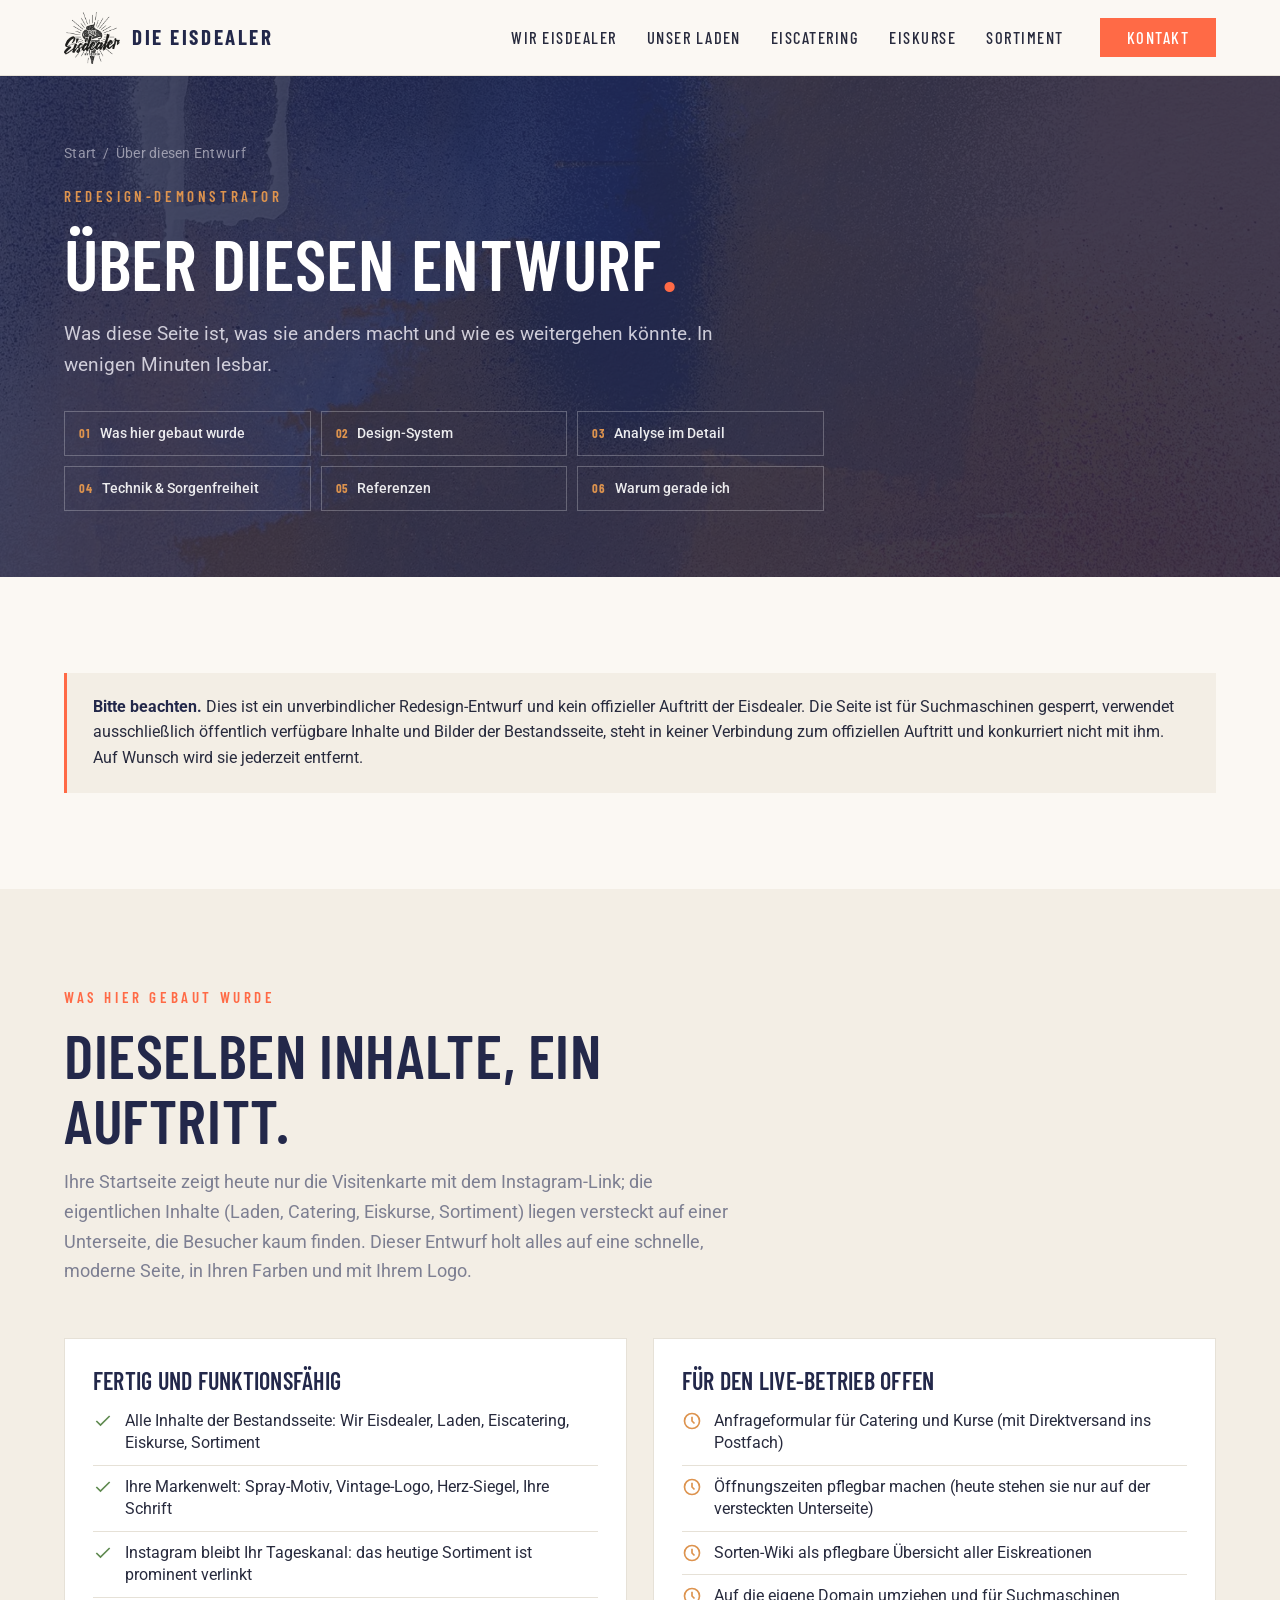
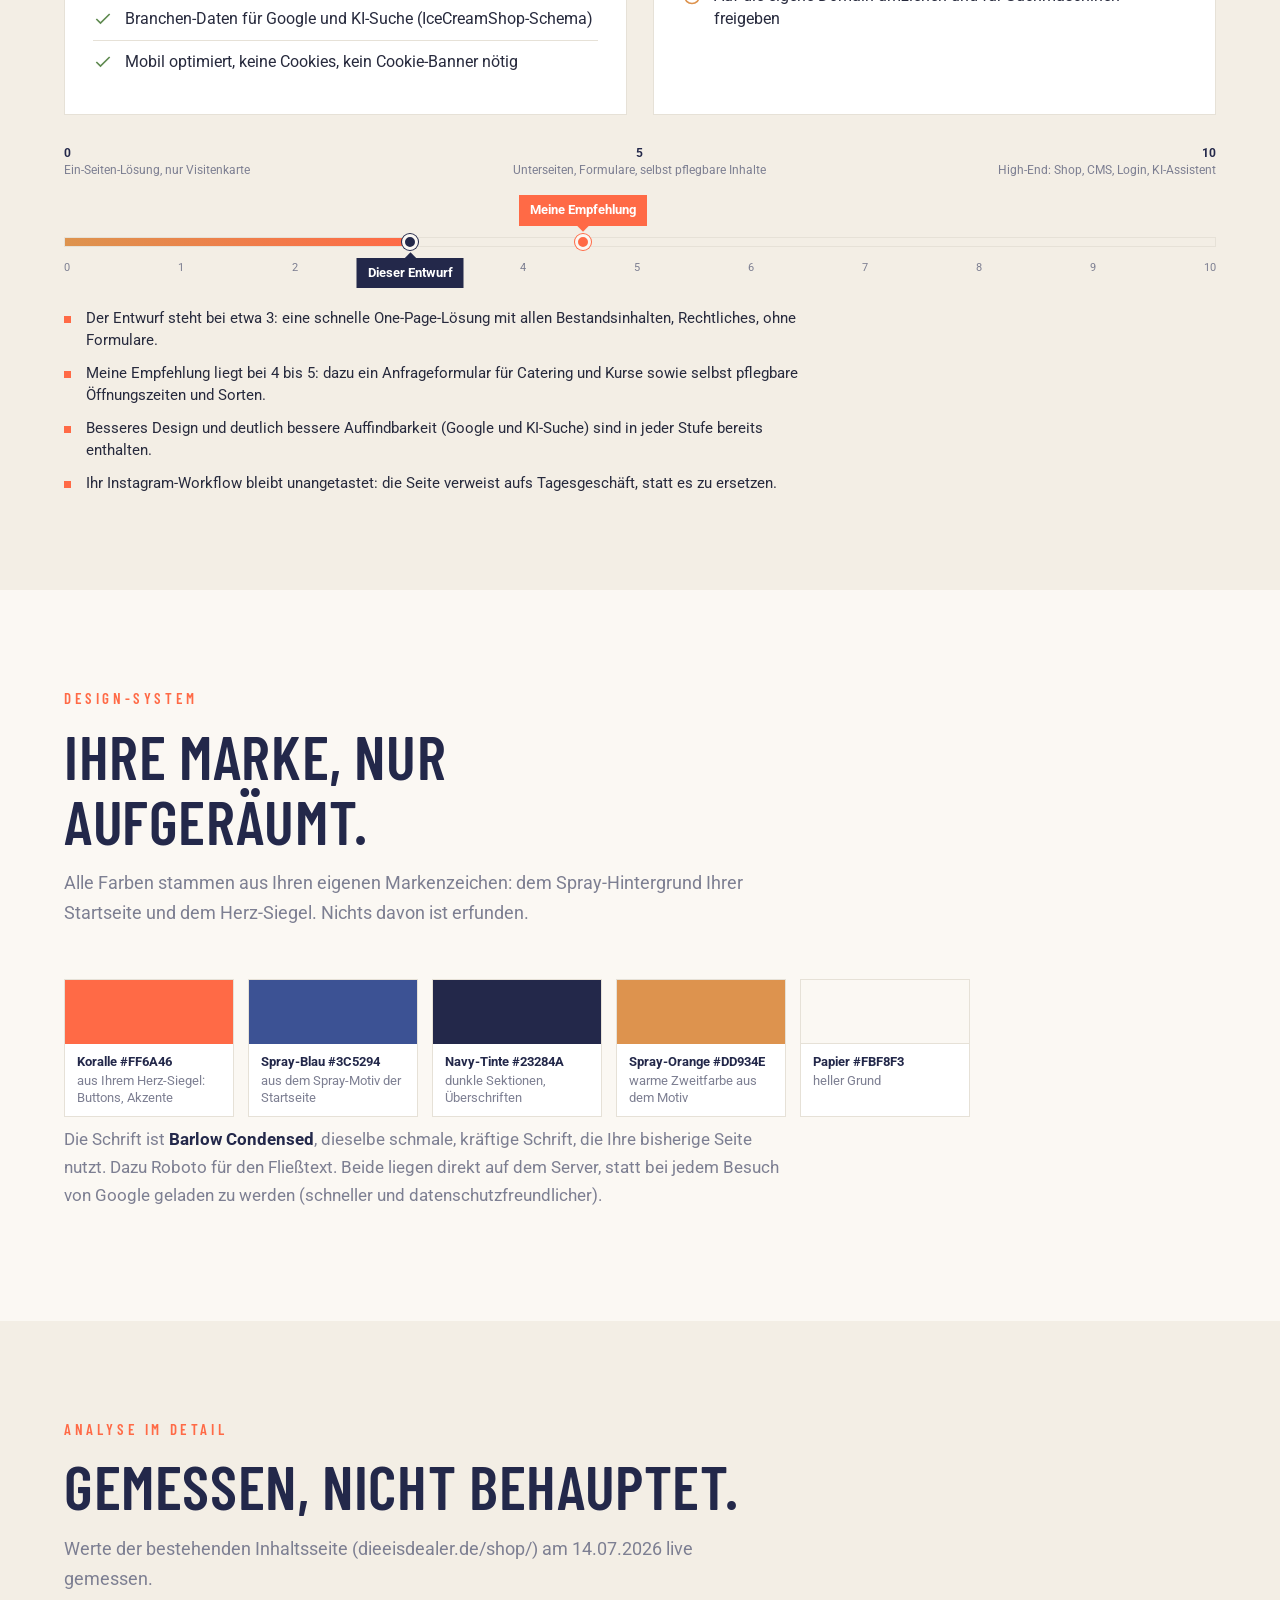
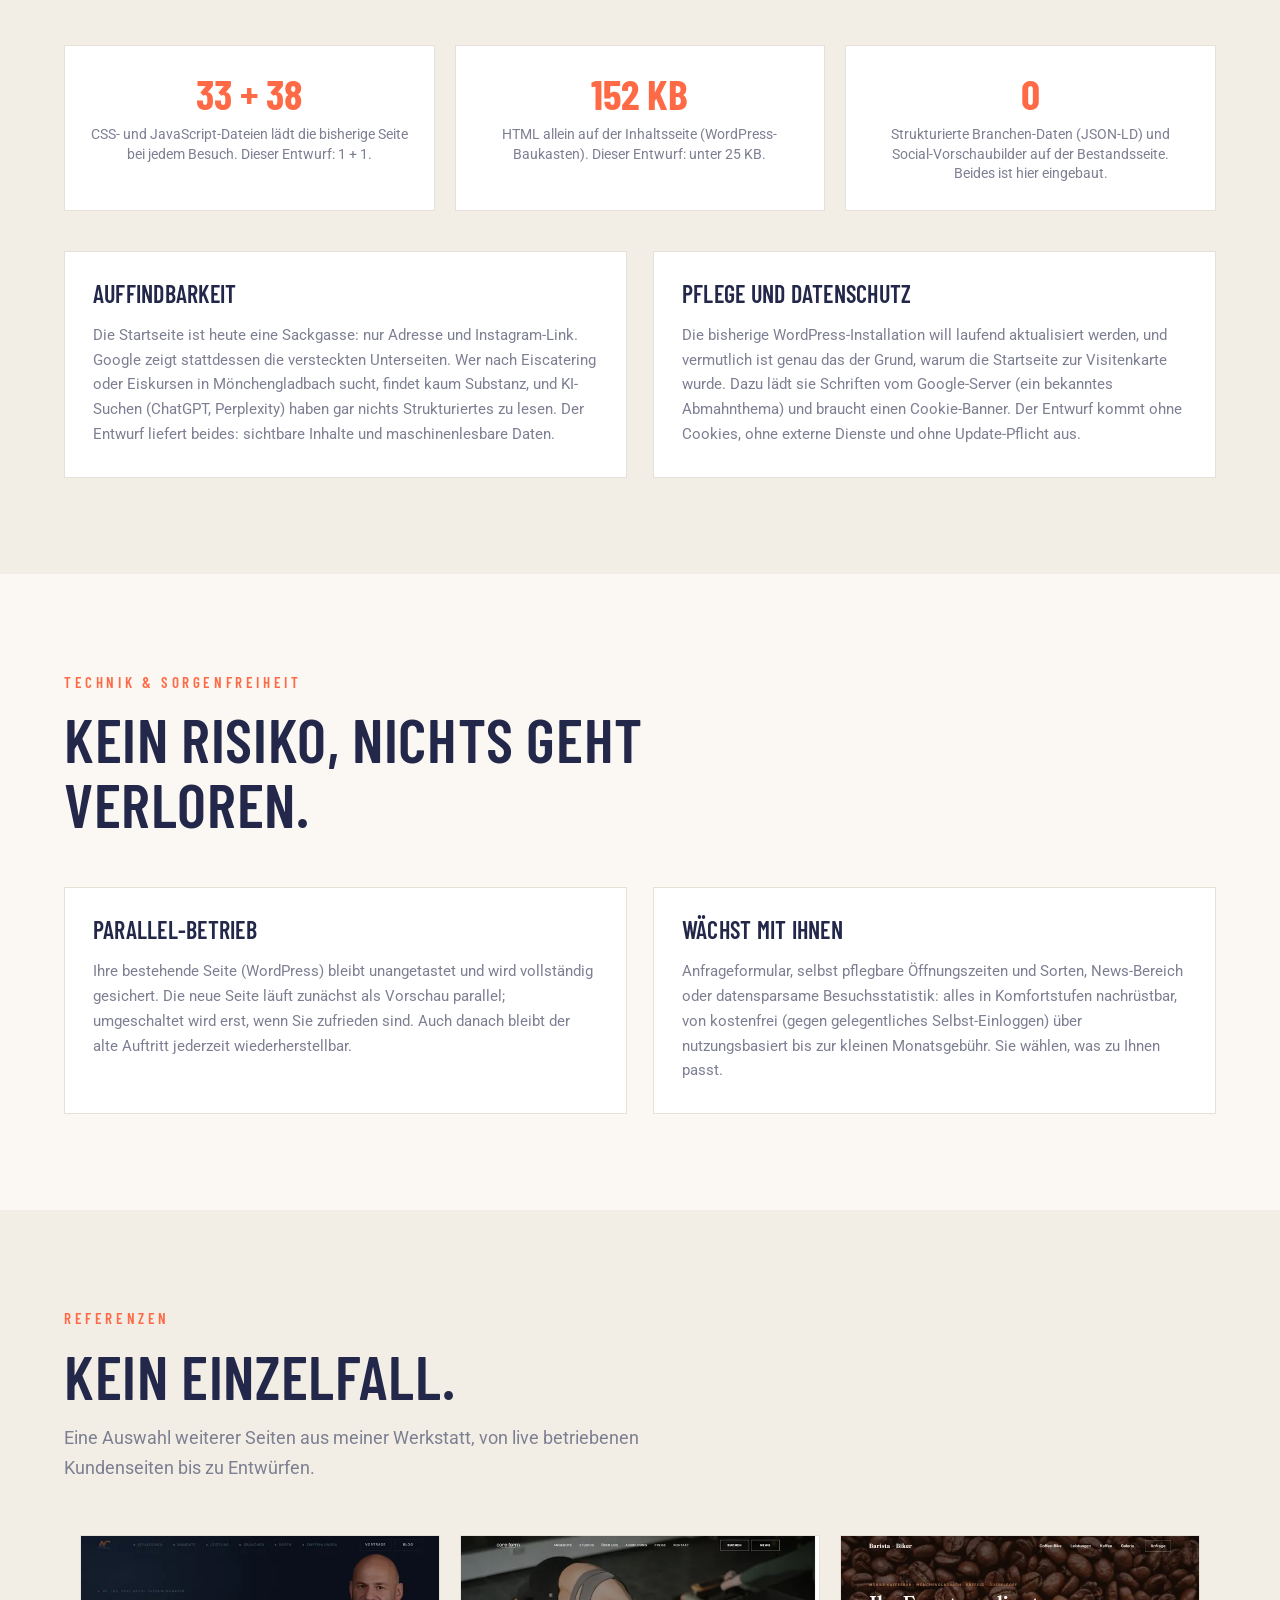
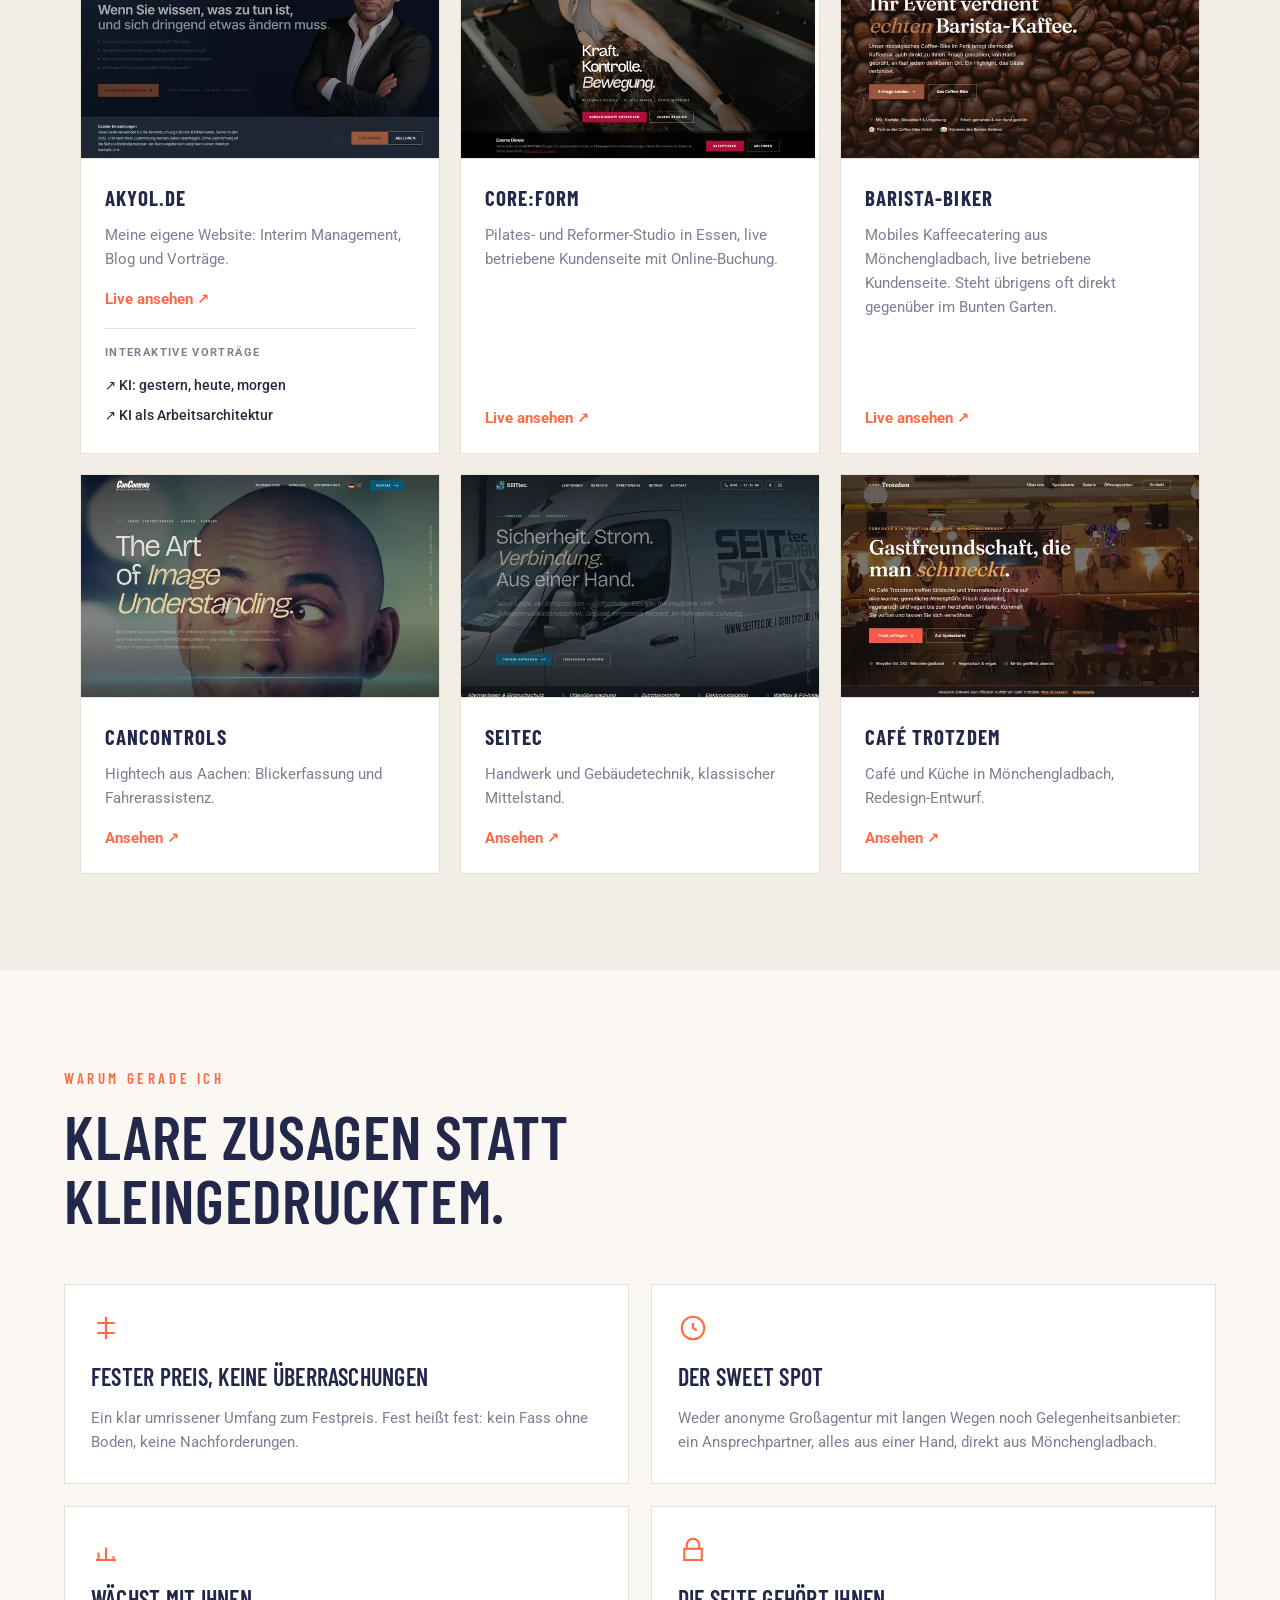
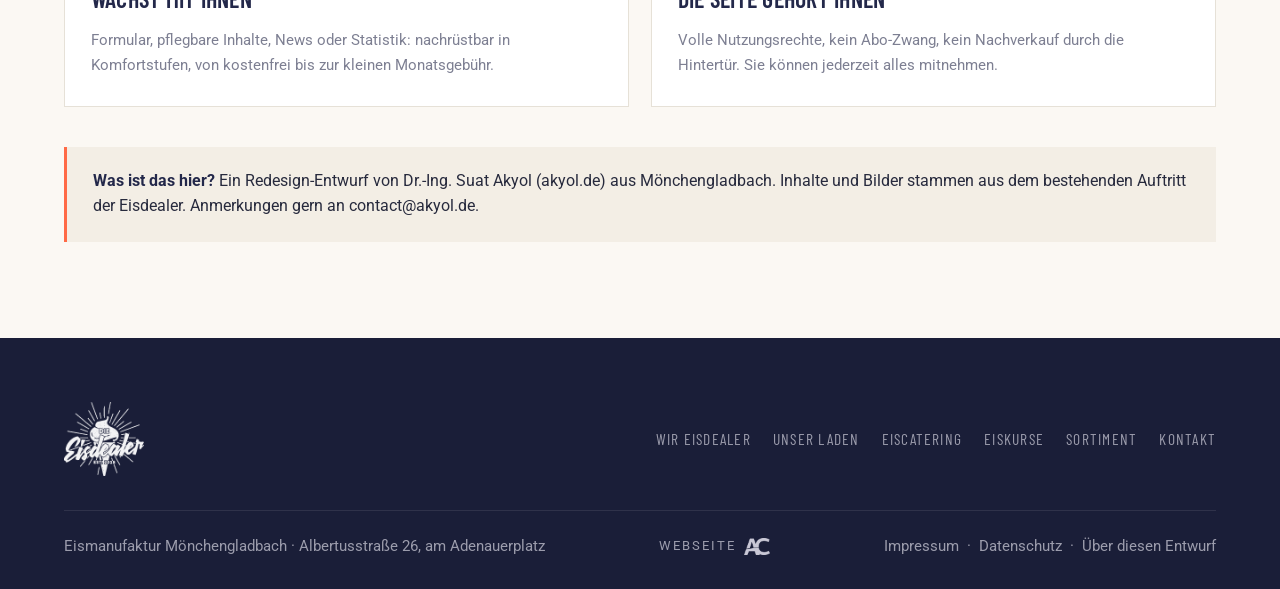
==== commit 4ab4e3b4: "Referenz-Riege: Muyres-Kachel entfernt/durch SEITec ersetzt (Repo privat gestellt) Co-Authored-By: C" ====
--- a/hinweise.html
+++ b/hinweise.html
@@ -226,13 +226,6 @@
       </div>
     </div>
     <div class="ref reveal">
-      <img class="ref__shot" src="media/refs/muyres.webp" alt="Startseite des Steuerberatungs-Entwurfs" width="640" height="400" loading="lazy" decoding="async">
-      <div class="ref__body">
-        <h4>Steuerberatung Muyres</h4><p>Kanzlei-Auftritt mit vollem Branchen-Schema für Google und KI-Suche.</p>
-        <a href="https://suak0903.github.io/steuerberatung-muyres/" target="_blank" rel="noopener">Ansehen ↗</a>
-      </div>
-    </div>
-    <div class="ref reveal">
       <img class="ref__shot" src="media/refs/cafetrotzdem.webp" alt="Startseite des Café-Trotzdem-Entwurfs" width="640" height="400" loading="lazy" decoding="async">
       <div class="ref__body">
         <h4>Café Trotzdem</h4><p>Café und Küche in Mönchengladbach, Redesign-Entwurf.</p>
